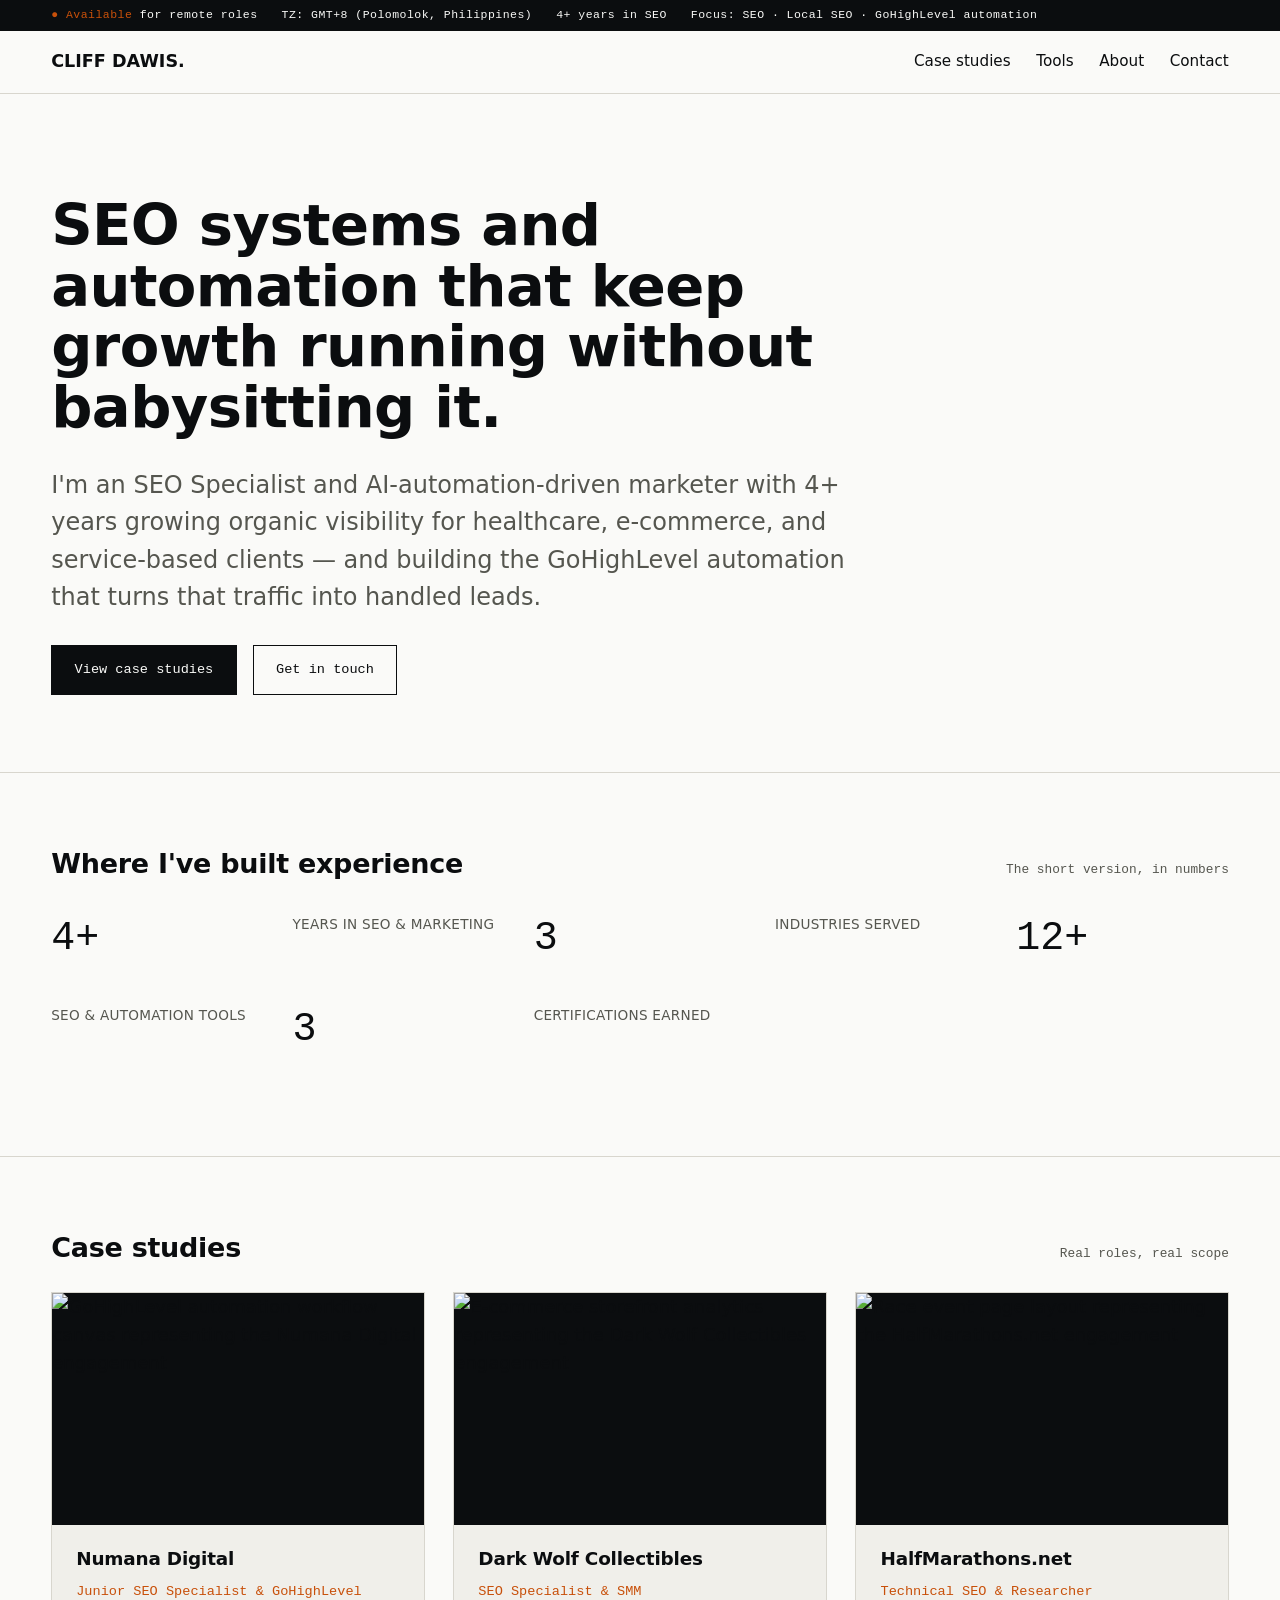
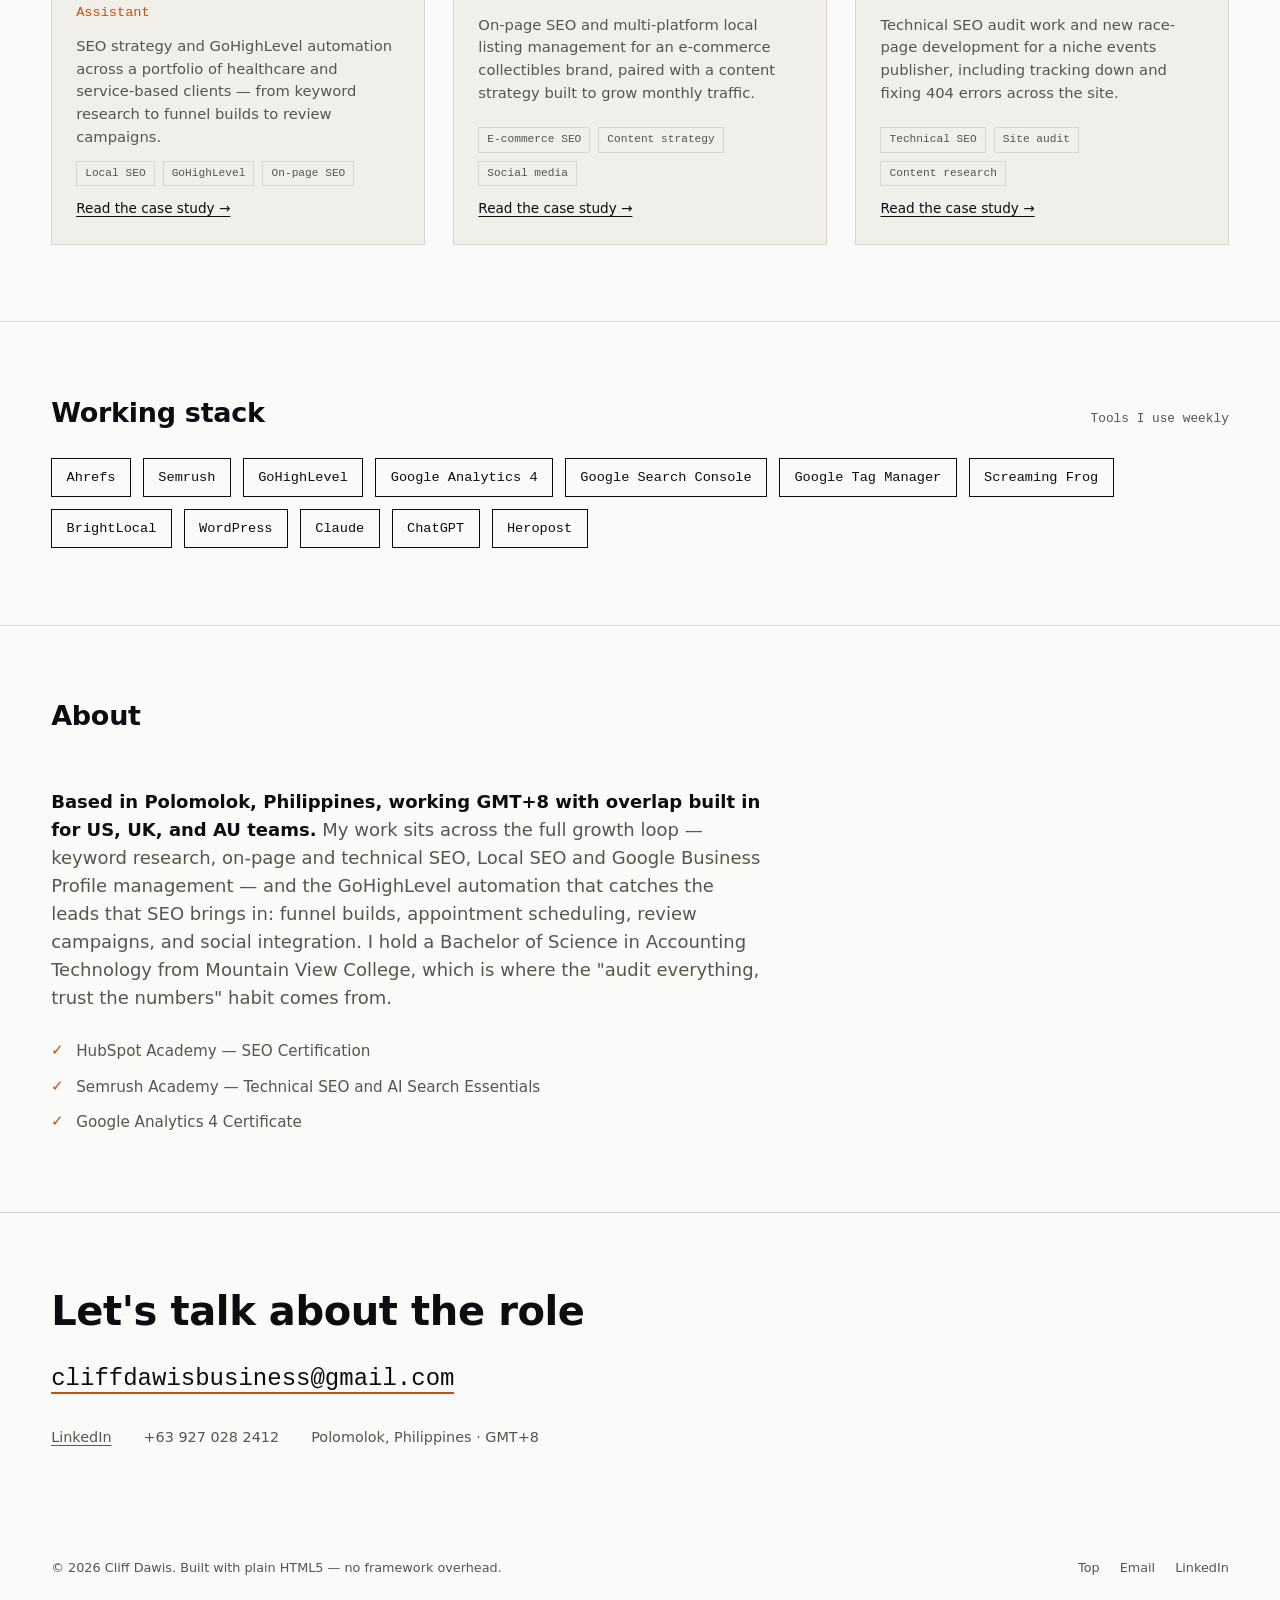
==== index.html @ 208c9663 "Initial portfolio upload" ====
<!DOCTYPE html>
<html lang="en">
<head>
<meta charset="UTF-8">
<meta name="viewport" content="width=device-width, initial-scale=1.0">
<title>Cliff Dawis — SEO Specialist &amp; GoHighLevel Automation</title>
<meta name="description" content="Cliff Dawis is an SEO Specialist and AI-automation-driven marketer helping healthcare, e-commerce, and service-based clients grow organic visibility and streamline operations with GoHighLevel.">
<link rel="stylesheet" href="style.css">
</head>
<body>

<header class="site-head">
  <p class="status-line">
    <span><em>Available</em> for remote roles</span>
    <span>TZ: GMT+8 (Polomolok, Philippines)</span>
    <span>4+ years in SEO</span>
    <span>Focus: SEO &middot; Local SEO &middot; GoHighLevel automation</span>
  </p>

  <nav class="primary-nav" aria-label="Primary">
    <a class="brand" href="index.html">CLIFF DAWIS<span aria-hidden="true">.</span></a>
    <ul>
      <li><a href="#projects">Case studies</a></li>
      <li><a href="#stack">Tools</a></li>
      <li><a href="#about">About</a></li>
      <li><a href="#contact">Contact</a></li>
    </ul>
  </nav>
</header>

<main>

  <section id="hero" aria-labelledby="hero-heading">
    <h1 id="hero-heading">SEO systems and automation that keep growth running without babysitting it.</h1>
    <p class="lede">I'm an SEO Specialist and AI-automation-driven marketer with 4+ years growing organic visibility for healthcare, e-commerce, and service-based clients — and building the GoHighLevel automation that turns that traffic into handled leads.</p>
    <p class="actions">
      <a class="primary" href="#projects">View case studies</a>
      <a class="secondary" href="#contact">Get in touch</a>
    </p>
  </section>

  <section id="results" aria-labelledby="results-heading">
    <header class="section-head">
      <h2 id="results-heading">Where I've built experience</h2>
      <p>The short version, in numbers</p>
    </header>
    <dl class="metric-grid">
      <div>
        <dt>4+</dt>
        <dd>Years in SEO &amp; marketing</dd>
      </div>
      <div>
        <dt>3</dt>
        <dd>Industries served</dd>
      </div>
      <div>
        <dt>12+</dt>
        <dd>SEO &amp; automation tools</dd>
      </div>
      <div>
        <dt>3</dt>
        <dd>Certifications earned</dd>
      </div>
    </dl>
  </section>

  <section id="projects" aria-labelledby="projects-heading">
    <header class="section-head">
      <h2 id="projects-heading">Case studies</h2>
      <p>Real roles, real scope</p>
    </header>

    <div class="project-grid">

      <article class="project">
        <figure>
          <img src="assets/case-numana.jpg" width="640" height="400"
               loading="lazy" decoding="async"
               alt="GoHighLevel automation workflow canvas representing the Numana Digital engagement">
        </figure>
        <div class="body">
          <h3>Numana Digital</h3>
          <p class="result">Junior SEO Specialist &amp; GoHighLevel Assistant</p>
          <p class="desc">SEO strategy and GoHighLevel automation across a portfolio of healthcare and service-based clients — from keyword research to funnel builds to review campaigns.</p>
          <ul class="tags">
            <li>Local SEO</li>
            <li>GoHighLevel</li>
            <li>On-page SEO</li>
          </ul>
          <a class="case-link" href="case-numana.html">Read the case study →</a>
        </div>
      </article>

      <article class="project">
        <figure>
          <img src="assets/case-darkwolf.jpg" width="640" height="400"
               loading="lazy" decoding="async"
               alt="E-commerce storefront analytics representing the Dark Wolf Collectibles engagement">
        </figure>
        <div class="body">
          <h3>Dark Wolf Collectibles</h3>
          <p class="result">SEO Specialist &amp; SMM</p>
          <p class="desc">On-page SEO and multi-platform local listing management for an e-commerce collectibles brand, paired with a content strategy built to grow monthly traffic.</p>
          <ul class="tags">
            <li>E-commerce SEO</li>
            <li>Content strategy</li>
            <li>Social media</li>
          </ul>
          <a class="case-link" href="case-darkwolf.html">Read the case study →</a>
        </div>
      </article>

      <article class="project">
        <figure>
          <img src="assets/case-halfmarathons.jpg" width="640" height="400"
               loading="lazy" decoding="async"
               alt="Race event page layout representing the HalfMarathons.net engagement">
        </figure>
        <div class="body">
          <h3>HalfMarathons.net</h3>
          <p class="result">Technical SEO &amp; Researcher</p>
          <p class="desc">Technical SEO audit work and new race-page development for a niche events publisher, including tracking down and fixing 404 errors across the site.</p>
          <ul class="tags">
            <li>Technical SEO</li>
            <li>Site audit</li>
            <li>Content research</li>
          </ul>
          <a class="case-link" href="case-halfmarathons.html">Read the case study →</a>
        </div>
      </article>

    </div>
  </section>

  <section id="stack" aria-labelledby="stack-heading">
    <header class="section-head">
      <h2 id="stack-heading">Working stack</h2>
      <p>Tools I use weekly</p>
    </header>
    <ul class="stack-list">
      <li>Ahrefs</li>
      <li>Semrush</li>
      <li>GoHighLevel</li>
      <li>Google Analytics 4</li>
      <li>Google Search Console</li>
      <li>Google Tag Manager</li>
      <li>Screaming Frog</li>
      <li>BrightLocal</li>
      <li>WordPress</li>
      <li>Claude</li>
      <li>ChatGPT</li>
      <li>Heropost</li>
    </ul>
  </section>

  <section id="about" aria-labelledby="about-heading">
    <header class="section-head">
      <h2 id="about-heading">About</h2>
    </header>
    <p><strong>Based in Polomolok, Philippines, working GMT+8 with overlap built in for US, UK, and AU teams.</strong> My work sits across the full growth loop — keyword research, on-page and technical SEO, Local SEO and Google Business Profile management — and the GoHighLevel automation that catches the leads that SEO brings in: funnel builds, appointment scheduling, review campaigns, and social integration. I hold a Bachelor of Science in Accounting Technology from Mountain View College, which is where the "audit everything, trust the numbers" habit comes from.</p>

    <ul class="cert-list" aria-label="Certifications">
      <li>HubSpot Academy — SEO Certification</li>
      <li>Semrush Academy — Technical SEO and AI Search Essentials</li>
      <li>Google Analytics 4 Certificate</li>
    </ul>
  </section>

  <section id="contact" aria-labelledby="contact-heading">
    <header class="section-head">
      <h2 id="contact-heading">Let's talk about the role</h2>
    </header>
    <a class="mail-link" href="mailto:cliffdawisbusiness@gmail.com">cliffdawisbusiness@gmail.com</a>
    <address class="contact-meta">
      <span><a href="https://www.linkedin.com/in/cliff-dawis-8b24831b6/" target="_blank" rel="noopener">LinkedIn</a></span>
      <span>+63 927 028 2412</span>
      <span>Polomolok, Philippines · GMT+8</span>
    </address>
  </section>

</main>

<footer class="site-foot">
  <p>&copy; <span id="year">2026</span> Cliff Dawis. Built with plain HTML5 — no framework overhead.</p>
  <nav aria-label="Footer">
    <ul>
      <li><a href="#hero">Top</a></li>
      <li><a href="mailto:cliffdawisbusiness@gmail.com">Email</a></li>
      <li><a href="https://www.linkedin.com/in/cliff-dawis-8b24831b6/" target="_blank" rel="noopener">LinkedIn</a></li>
    </ul>
  </nav>
</footer>

<script>
  document.getElementById('year').textContent = new Date().getFullYear();
</script>

</body>
</html>
---- style.css ----
/* ============================================================
   Token system: "Live System" — grounded in the SEO/automation
   dashboards Cliff builds daily. High-contrast, zero web-fonts.
   ============================================================ */
:root{
  --ink:        #0B0D0F;
  --paper:      #FAFAF8;
  --panel:      #F0EFEA;
  --line:       #D8D6CE;
  --muted:      #55564F;
  --signal:     #C8500A;

  --font-display: "Space Grotesk", "Avenir Next", system-ui, -apple-system, "Segoe UI", sans-serif;
  --font-body: "IBM Plex Sans", system-ui, -apple-system, "Segoe UI", Roboto, sans-serif;
  --font-mono: "IBM Plex Mono", ui-monospace, SFMono-Regular, Menlo, Consolas, monospace;

  --step-0: clamp(1rem, 0.95rem + 0.25vw, 1.125rem);
  --step-1: clamp(1.25rem, 1.15rem + 0.5vw, 1.5rem);
  --step-2: clamp(1.75rem, 1.5rem + 1.25vw, 2.5rem);
  --step-3: clamp(2.25rem, 1.8rem + 2.25vw, 4rem);

  --gap: clamp(1.25rem, 1rem + 1vw, 2.5rem);
  --edge: clamp(1.25rem, 4vw, 4rem);
}

*{ box-sizing: border-box; }
html{ background: var(--paper); color-scheme: light; scroll-behavior: smooth; }
body{
  margin: 0;
  background: var(--paper);
  color: var(--ink);
  font-family: var(--font-body);
  font-size: var(--step-0);
  line-height: 1.55;
  -webkit-font-smoothing: antialiased;
}
img, svg{ display:block; max-width:100%; }
h1,h2,h3{ font-family: var(--font-display); line-height: 1.05; letter-spacing: -0.01em; margin: 0; }
p{ margin: 0; }
a{ color: inherit; }
ul{ margin:0; padding:0; list-style:none; }

a:focus-visible, button:focus-visible{ outline: 3px solid var(--signal); outline-offset: 3px; }

/* ---- Header / status strip ---- */
header.site-head{ border-bottom: 1px solid var(--line); background: var(--paper); position: sticky; top: 0; z-index: 10; }
header.site-head > p.status-line{
  margin: 0; padding: 0.4rem var(--edge); background: var(--ink); color: var(--paper);
  font-family: var(--font-mono); font-size: 0.72rem; letter-spacing: 0.04em;
  display: flex; gap: 1.5rem; overflow-x: auto; white-space: nowrap;
}
header.site-head > p.status-line em{ font-style: normal; color: var(--signal); }
header.site-head > p.status-line em::before{ content: "● "; }

nav.primary-nav{ display: flex; align-items: center; justify-content: space-between; padding: 1.1rem var(--edge); gap: 1rem; }
nav.primary-nav a.brand{ font-family: var(--font-display); font-weight: 700; font-size: 1.1rem; text-decoration: none; }
nav.primary-nav ul{ display: flex; gap: clamp(1rem, 2vw, 2rem); font-size: 0.95rem; }
nav.primary-nav a{ text-decoration: none; }
nav.primary-nav a:hover{ color: var(--signal); }

/* ---- Main / sections ---- */
main{ display: block; }
section{ padding: clamp(3rem, 6vw, 6rem) var(--edge); border-bottom: 1px solid var(--line); }
section > header.section-head{
  display:flex; align-items: baseline; justify-content: space-between; gap: 1rem;
  margin-bottom: var(--gap); border: none; background: none; position: static;
}
section > header.section-head p{ font-family: var(--font-mono); font-size: 0.8rem; color: var(--muted); }

/* ---- Hero ---- */
section#hero{ padding-top: clamp(3rem, 8vw, 7rem); display: grid; gap: var(--gap); }
section#hero h1{ font-size: var(--step-3); max-width: 20ch; }
section#hero p.lede{ font-size: var(--step-1); color: var(--muted); max-width: 52ch; }
section#hero .actions{ display: flex; gap: 1rem; flex-wrap: wrap; }
section#hero .actions a{ font-family: var(--font-mono); font-size: 0.85rem; text-decoration: none; padding: 0.85rem 1.4rem; border: 1px solid var(--ink); }
section#hero .actions a.primary{ background: var(--ink); color: var(--paper); }
section#hero .actions a.primary:hover{ background: var(--signal); border-color: var(--signal); }
section#hero .actions a.secondary:hover{ border-color: var(--signal); color: var(--signal); }

/* ---- Credential strip (real, countable facts — not invented growth stats) ---- */
dl.metric-grid{ display: grid; grid-template-columns: repeat(auto-fit, minmax(11rem, 1fr)); gap: var(--gap); }
dl.metric-grid div{ display:contents; }
dl.metric-grid dt{ font-family: var(--font-mono); font-size: var(--step-2); color: var(--ink); }
dl.metric-grid dd{ margin: 0.35rem 0 0; font-size: 0.85rem; color: var(--muted); letter-spacing: 0.02em; text-transform: uppercase; }

/* ---- Projects ---- */
.project-grid{ display: grid; grid-template-columns: repeat(auto-fit, minmax(19rem, 1fr)); gap: var(--gap); }
article.project{ background: var(--panel); border: 1px solid var(--line); display: flex; flex-direction: column; }
article.project figure{ margin: 0; aspect-ratio: 16/10; background: var(--ink); overflow: hidden; }
article.project figure img{ width: 100%; height: 100%; object-fit: cover; }
article.project .body{ padding: 1.5rem; display: flex; flex-direction: column; gap: 0.75rem; flex: 1; }
article.project h3{ font-size: 1.15rem; }
article.project p.result{ font-family: var(--font-mono); font-size: 0.85rem; color: var(--signal); }
article.project p.desc{ color: var(--muted); font-size: 0.92rem; }
article.project ul.tags{ display: flex; flex-wrap: wrap; gap: 0.5rem; margin-top: auto; }
article.project ul.tags li{ font-family: var(--font-mono); font-size: 0.7rem; border: 1px solid var(--line); padding: 0.2rem 0.5rem; color: var(--muted); }
article.project a.case-link{ font-size: 0.85rem; text-decoration: underline; text-underline-offset: 3px; }
article.project a.case-link:hover{ color: var(--signal); }

/* ---- Stack ---- */
ul.stack-list{ display: flex; flex-wrap: wrap; gap: 0.75rem; }
ul.stack-list li{ font-family: var(--font-mono); font-size: 0.85rem; border: 1px solid var(--ink); padding: 0.5rem 0.9rem; }

/* ---- About ---- */
section#about{ display: grid; grid-template-columns: minmax(0,1fr); gap: var(--gap); }
section#about p{ max-width: 62ch; color: var(--muted); }
section#about p strong{ color: var(--ink); }

/* ---- Certifications ---- */
ul.cert-list{ display: grid; gap: 0.75rem; max-width: 48ch; }
ul.cert-list li{ display: flex; gap: 0.75rem; font-size: 0.95rem; color: var(--muted); }
ul.cert-list li::before{ content: "✓"; color: var(--signal); font-family: var(--font-mono); flex-shrink: 0; }

/* ---- Contact ---- */
section#contact{ border-bottom: none; }
section#contact h2{ font-size: var(--step-2); max-width: 22ch; }
section#contact a.mail-link{ font-family: var(--font-mono); font-size: var(--step-1); text-decoration: none; border-bottom: 2px solid var(--signal); word-break: break-all; }
address.contact-meta{ font-style: normal; margin-top: var(--gap); display: flex; gap: 2rem; flex-wrap: wrap; font-size: 0.9rem; color: var(--muted); }
address.contact-meta a{ text-decoration: underline; text-underline-offset: 3px; }
address.contact-meta a:hover{ color: var(--signal); }

/* ---- Footer ---- */
footer.site-foot{ padding: 2rem var(--edge); display: flex; justify-content: space-between; align-items: center; flex-wrap: wrap; gap: 1rem; font-size: 0.8rem; color: var(--muted); }
footer.site-foot nav ul{ display: flex; gap: 1.25rem; }
footer.site-foot a{ text-decoration: none; }
footer.site-foot a:hover{ color: var(--signal); }

/* ============================================================
   Case-study article pages
   ============================================================ */
nav.breadcrumb{ padding: 1.5rem var(--edge) 0; font-family: var(--font-mono); font-size: 0.8rem; color: var(--muted); }
nav.breadcrumb a{ text-decoration: underline; text-underline-offset: 3px; }
nav.breadcrumb a:hover{ color: var(--signal); }

article.case-study{ padding: 2rem var(--edge) 4rem; max-width: 68ch; margin: 0 auto; }
article.case-study > header{ margin-bottom: var(--gap); }
article.case-study h1{ font-size: var(--step-2); max-width: none; }
article.case-study p.role-line{ font-family: var(--font-mono); font-size: 0.9rem; color: var(--signal); margin-top: 0.75rem; }

dl.case-meta{ display: grid; grid-template-columns: repeat(auto-fit, minmax(9rem, 1fr)); gap: 1rem 1.5rem; margin: var(--gap) 0; padding: 1.5rem; background: var(--panel); border: 1px solid var(--line); }
dl.case-meta div{ display:contents; }
dl.case-meta dt{ font-family: var(--font-mono); font-size: 0.7rem; text-transform: uppercase; letter-spacing: 0.04em; color: var(--muted); }
dl.case-meta dd{ margin: 0.25rem 0 0; font-size: 0.95rem; }

article.case-study section{ padding: 2rem 0; border-bottom: 1px solid var(--line); }
article.case-study section:last-of-type{ border-bottom: none; }
article.case-study h2{ font-size: 1.3rem; margin-bottom: 1rem; }
article.case-study p{ color: var(--muted); }
article.case-study ul.action-list{ display: grid; gap: 0.75rem; }
article.case-study ul.action-list li{ display: flex; gap: 0.75rem; color: var(--ink); }
article.case-study ul.action-list li::before{ content: "→"; color: var(--signal); flex-shrink: 0; }
article.case-study ul.tags{ display: flex; flex-wrap: wrap; gap: 0.5rem; }
article.case-study ul.tags li{ font-family: var(--font-mono); font-size: 0.75rem; border: 1px solid var(--line); padding: 0.3rem 0.6rem; color: var(--muted); }

a.back-link{ display: inline-block; margin-top: 1rem; font-family: var(--font-mono); font-size: 0.85rem; text-decoration: none; padding: 0.85rem 1.4rem; border: 1px solid var(--ink); }
a.back-link:hover{ background: var(--signal); border-color: var(--signal); color: var(--paper); }

@media (max-width: 640px){
  nav.primary-nav ul{ gap: 1rem; font-size: 0.85rem; }
  header.site-head > p.status-line{ font-size: 0.65rem; }
}
@media (prefers-reduced-motion: reduce){ *{ scroll-behavior: auto !important; } }
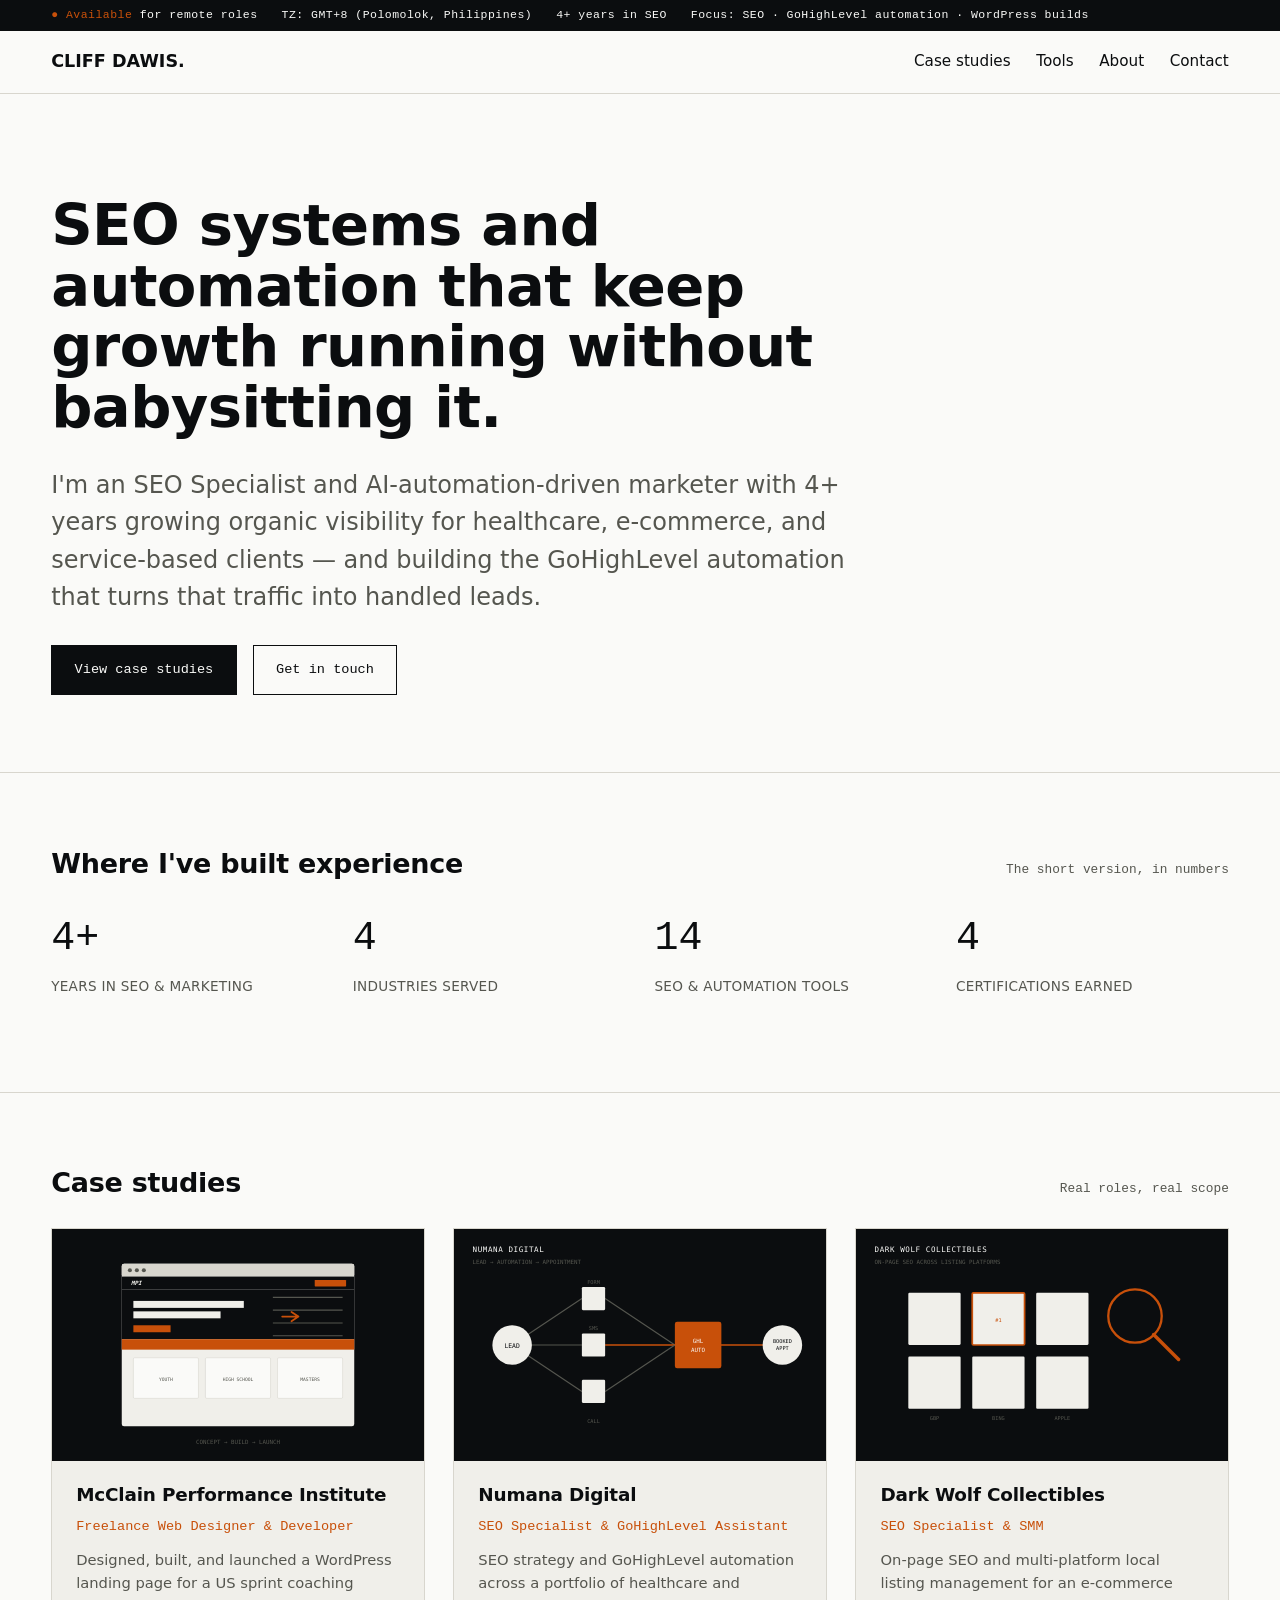
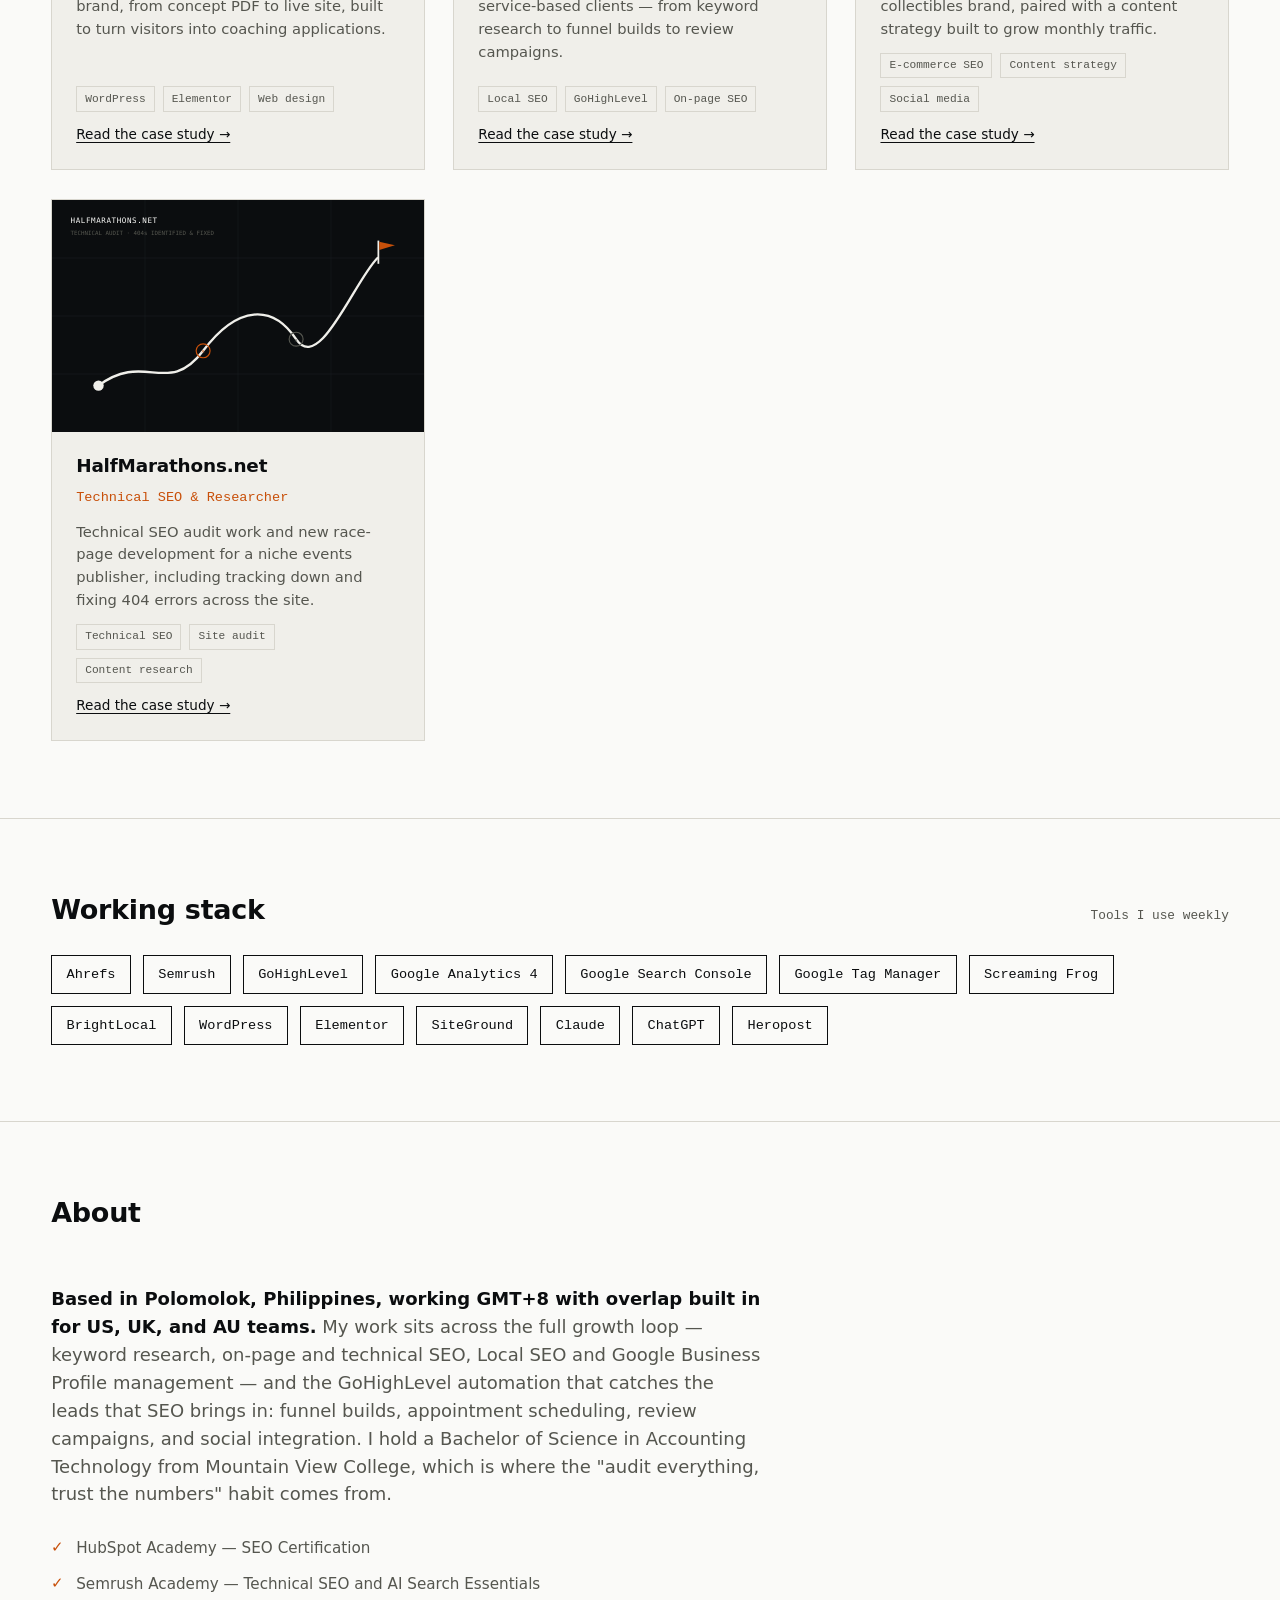
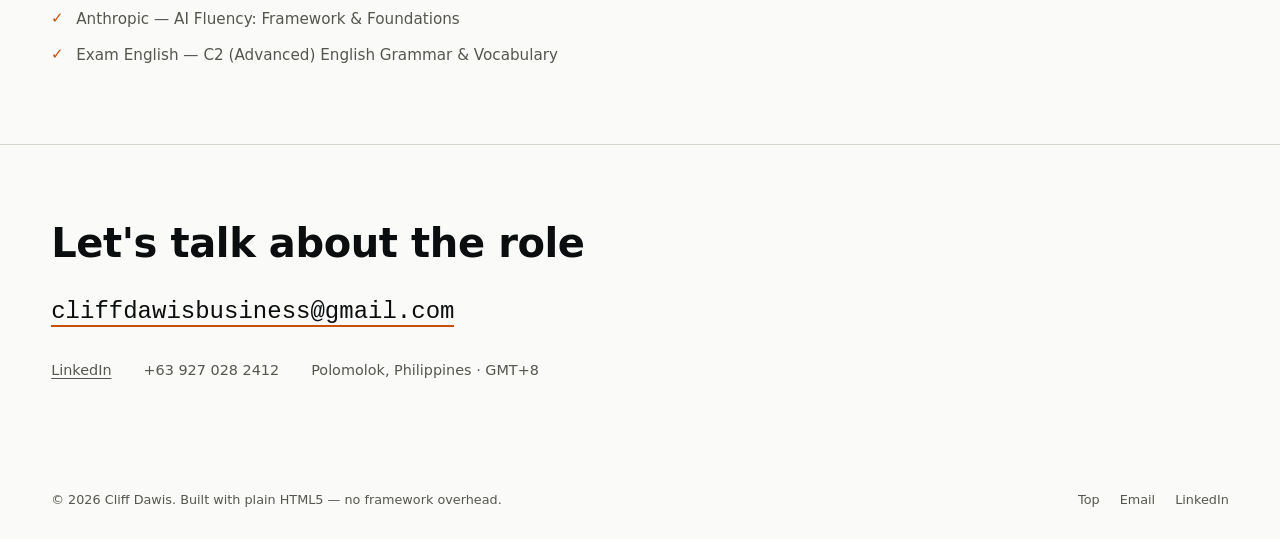
==== commit 23bac19a: "Add MPI case study" ====
--- a/index.html
+++ b/index.html
@@ -14,7 +14,7 @@
     <span><em>Available</em> for remote roles</span>
     <span>TZ: GMT+8 (Polomolok, Philippines)</span>
     <span>4+ years in SEO</span>
-    <span>Focus: SEO &middot; Local SEO &middot; GoHighLevel automation</span>
+    <span>Focus: SEO &middot; GoHighLevel automation &middot; WordPress builds</span>
   </p>
 
   <nav class="primary-nav" aria-label="Primary">
@@ -50,15 +50,15 @@
         <dd>Years in SEO &amp; marketing</dd>
       </div>
       <div>
-        <dt>3</dt>
+        <dt>4</dt>
         <dd>Industries served</dd>
       </div>
       <div>
-        <dt>12+</dt>
+        <dt>14</dt>
         <dd>SEO &amp; automation tools</dd>
       </div>
       <div>
-        <dt>3</dt>
+        <dt>4</dt>
         <dd>Certifications earned</dd>
       </div>
     </dl>
@@ -74,13 +74,32 @@
 
       <article class="project">
         <figure>
-          <img src="assets/case-numana.jpg" width="640" height="400"
+          <img src="assets/case-mpi.svg" width="640" height="400"
+               loading="lazy" decoding="async"
+               alt="Landing page wireframe representing the McClain Performance Institute website build">
+        </figure>
+        <div class="body">
+          <h3>McClain Performance Institute</h3>
+          <p class="result">Freelance Web Designer &amp; Developer</p>
+          <p class="desc">Designed, built, and launched a WordPress landing page for a US sprint coaching brand, from concept PDF to live site, built to turn visitors into coaching applications.</p>
+          <ul class="tags">
+            <li>WordPress</li>
+            <li>Elementor</li>
+            <li>Web design</li>
+          </ul>
+          <a class="case-link" href="case-mpi.html">Read the case study →</a>
+        </div>
+      </article>
+
+      <article class="project">
+        <figure>
+          <img src="assets/case-numana.svg" width="640" height="400"
                loading="lazy" decoding="async"
                alt="GoHighLevel automation workflow canvas representing the Numana Digital engagement">
         </figure>
         <div class="body">
           <h3>Numana Digital</h3>
-          <p class="result">Junior SEO Specialist &amp; GoHighLevel Assistant</p>
+          <p class="result">SEO Specialist &amp; GoHighLevel Assistant</p>
           <p class="desc">SEO strategy and GoHighLevel automation across a portfolio of healthcare and service-based clients — from keyword research to funnel builds to review campaigns.</p>
           <ul class="tags">
             <li>Local SEO</li>
@@ -93,7 +112,7 @@
 
       <article class="project">
         <figure>
-          <img src="assets/case-darkwolf.jpg" width="640" height="400"
+          <img src="assets/case-darkwolf.svg" width="640" height="400"
                loading="lazy" decoding="async"
                alt="E-commerce storefront analytics representing the Dark Wolf Collectibles engagement">
         </figure>
@@ -112,7 +131,7 @@
 
       <article class="project">
         <figure>
-          <img src="assets/case-halfmarathons.jpg" width="640" height="400"
+          <img src="assets/case-halfmarathons.svg" width="640" height="400"
                loading="lazy" decoding="async"
                alt="Race event page layout representing the HalfMarathons.net engagement">
         </figure>
@@ -147,6 +166,8 @@
       <li>Screaming Frog</li>
       <li>BrightLocal</li>
       <li>WordPress</li>
+      <li>Elementor</li>
+      <li>SiteGround</li>
       <li>Claude</li>
       <li>ChatGPT</li>
       <li>Heropost</li>
@@ -162,7 +183,8 @@
     <ul class="cert-list" aria-label="Certifications">
       <li>HubSpot Academy — SEO Certification</li>
       <li>Semrush Academy — Technical SEO and AI Search Essentials</li>
-      <li>Google Analytics 4 Certificate</li>
+      <li>Anthropic — AI Fluency: Framework &amp; Foundations</li>
+      <li>Exam English — C2 (Advanced) English Grammar &amp; Vocabulary</li>
     </ul>
   </section>
 
--- a/style.css
+++ b/style.css
@@ -79,7 +79,7 @@
 
 /* ---- Credential strip (real, countable facts — not invented growth stats) ---- */
 dl.metric-grid{ display: grid; grid-template-columns: repeat(auto-fit, minmax(11rem, 1fr)); gap: var(--gap); }
-dl.metric-grid div{ display:contents; }
+dl.metric-grid div{ display:block; }
 dl.metric-grid dt{ font-family: var(--font-mono); font-size: var(--step-2); color: var(--ink); }
 dl.metric-grid dd{ margin: 0.35rem 0 0; font-size: 0.85rem; color: var(--muted); letter-spacing: 0.02em; text-transform: uppercase; }
 
@@ -138,7 +138,7 @@
 article.case-study p.role-line{ font-family: var(--font-mono); font-size: 0.9rem; color: var(--signal); margin-top: 0.75rem; }
 
 dl.case-meta{ display: grid; grid-template-columns: repeat(auto-fit, minmax(9rem, 1fr)); gap: 1rem 1.5rem; margin: var(--gap) 0; padding: 1.5rem; background: var(--panel); border: 1px solid var(--line); }
-dl.case-meta div{ display:contents; }
+dl.case-meta div{ display:block; }
 dl.case-meta dt{ font-family: var(--font-mono); font-size: 0.7rem; text-transform: uppercase; letter-spacing: 0.04em; color: var(--muted); }
 dl.case-meta dd{ margin: 0.25rem 0 0; font-size: 0.95rem; }
 
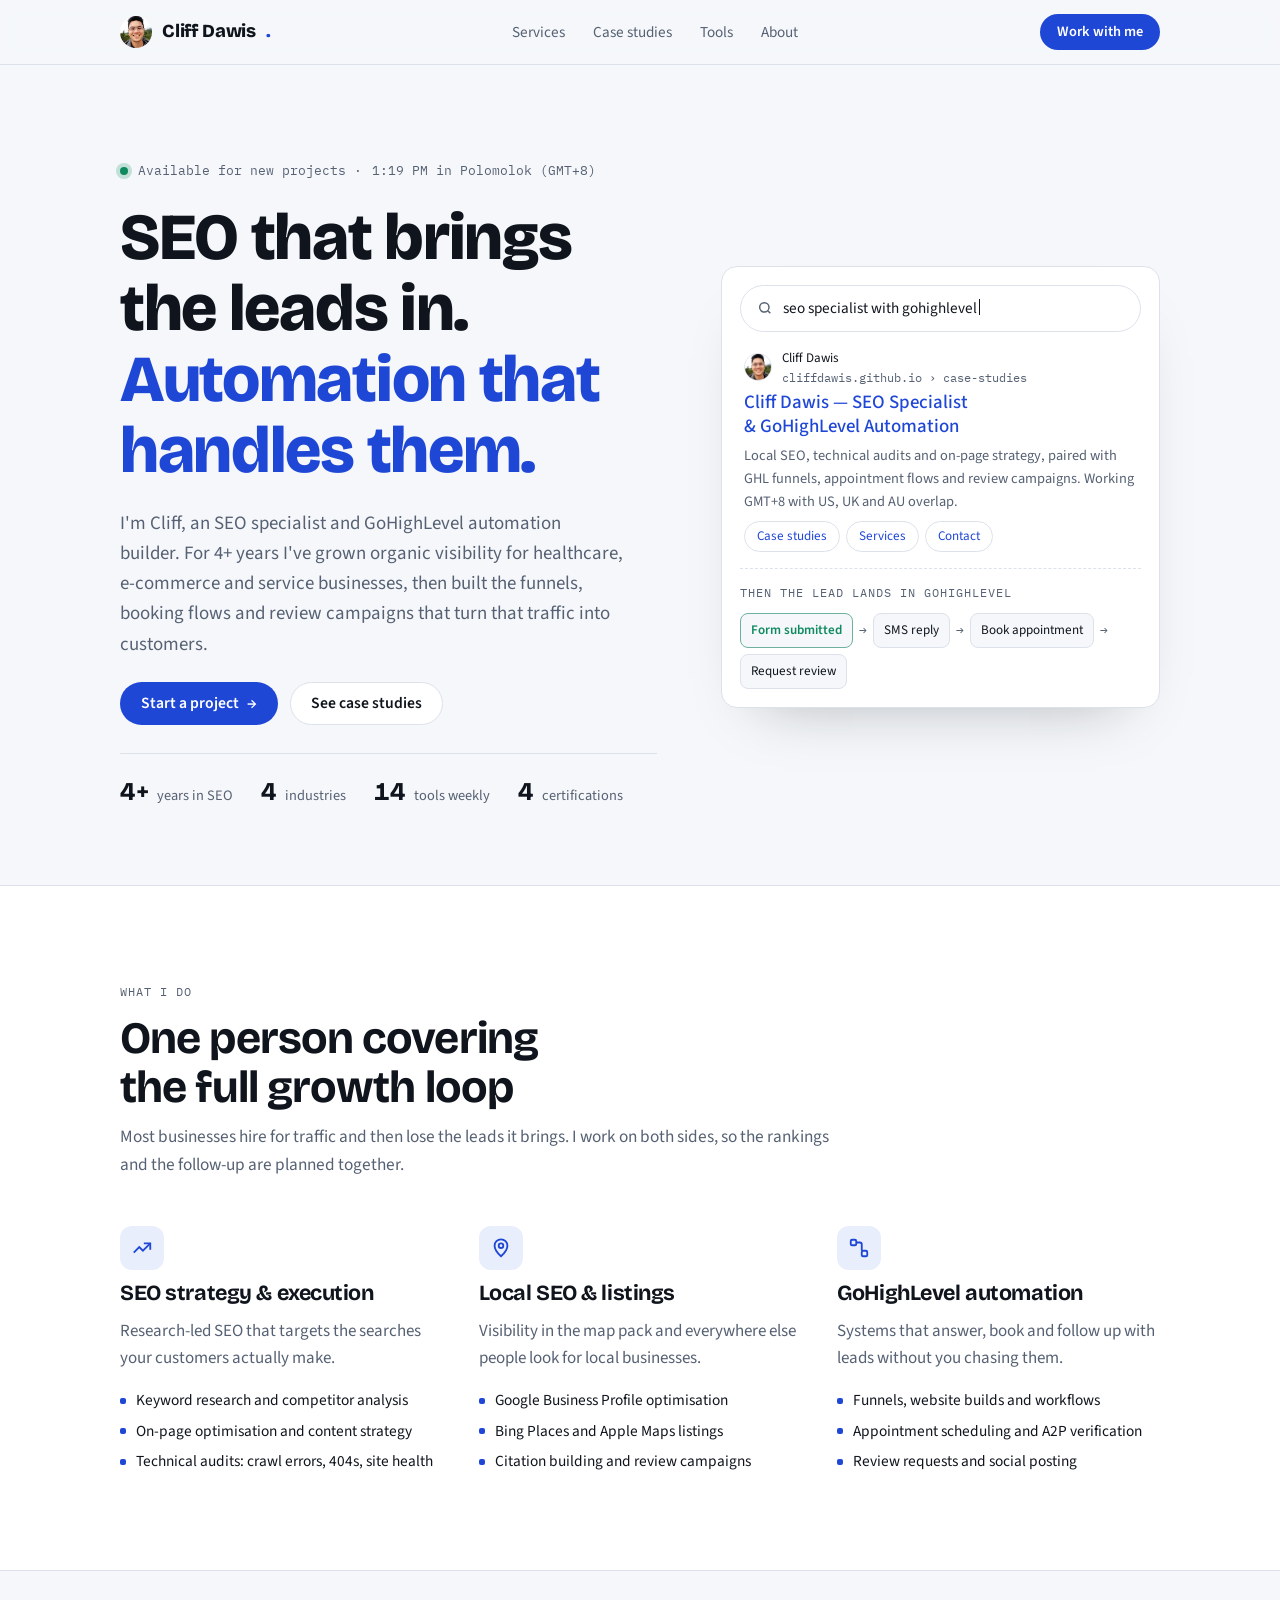
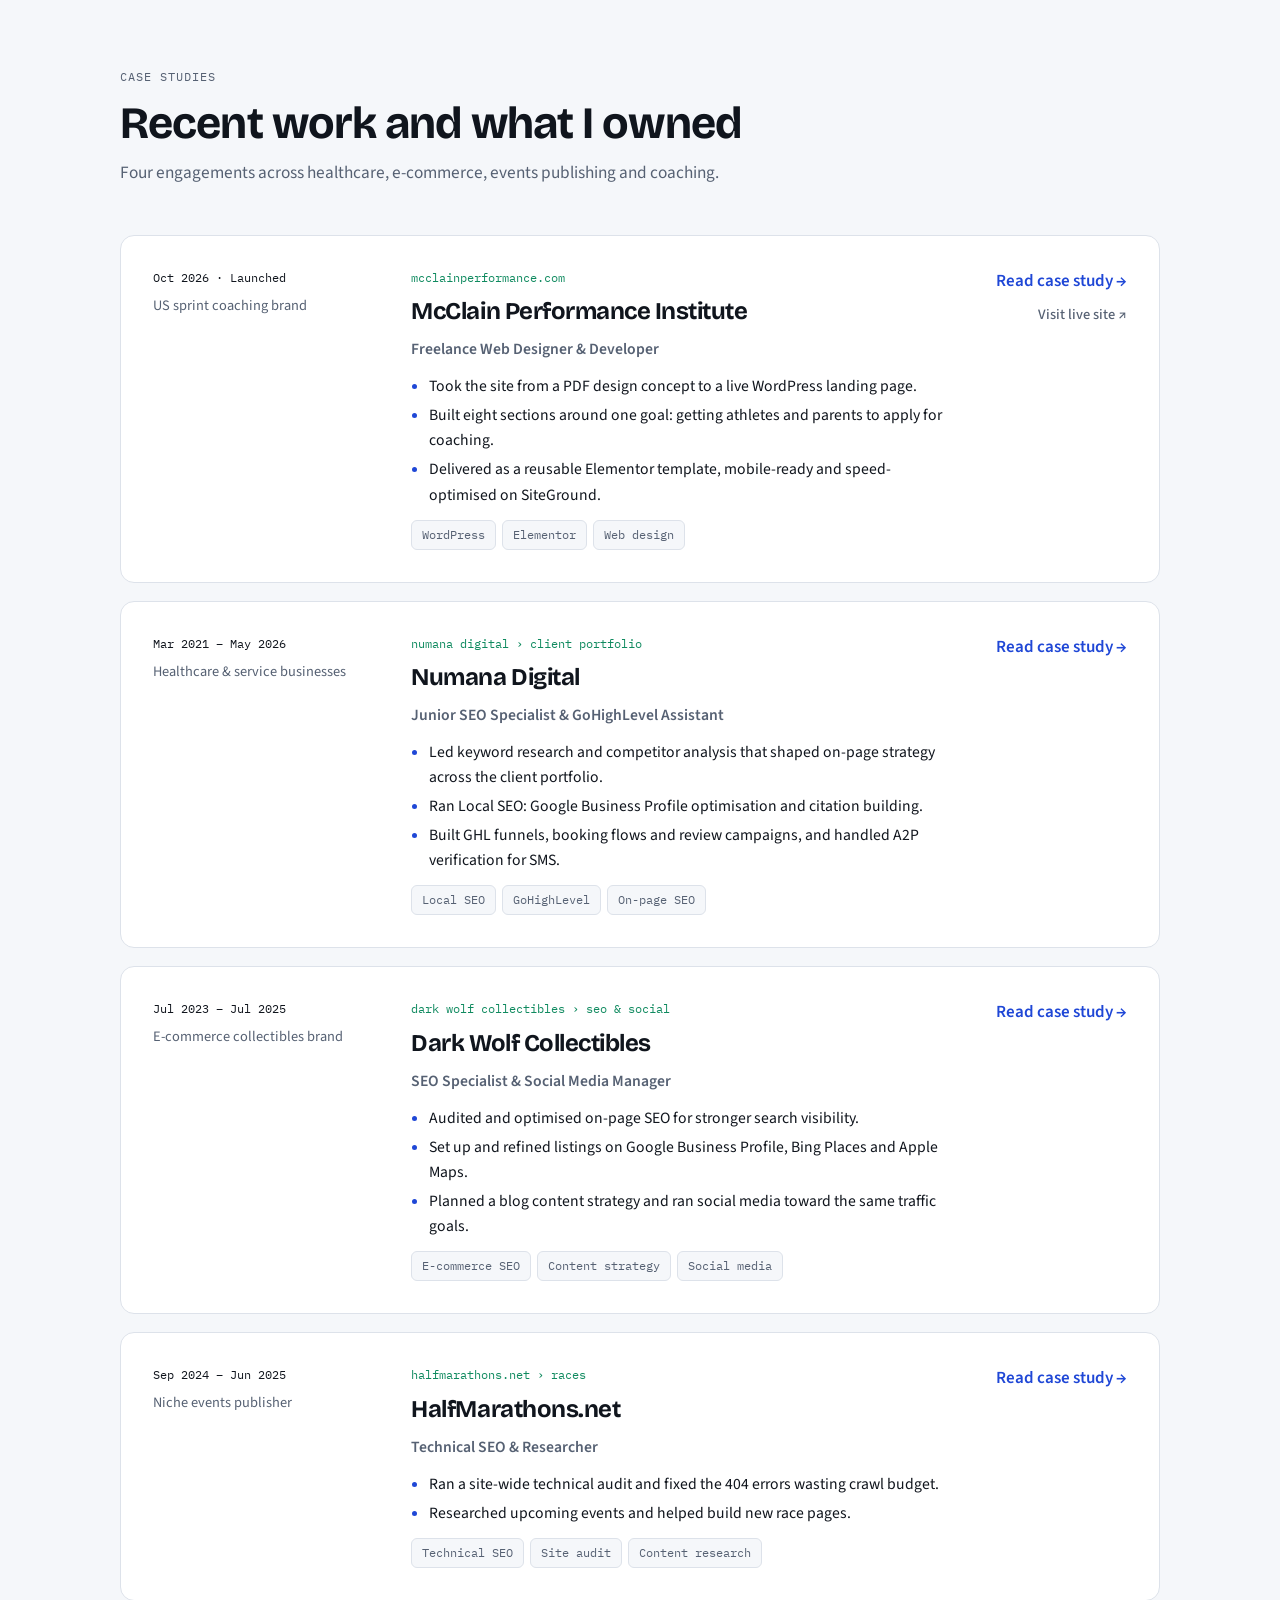
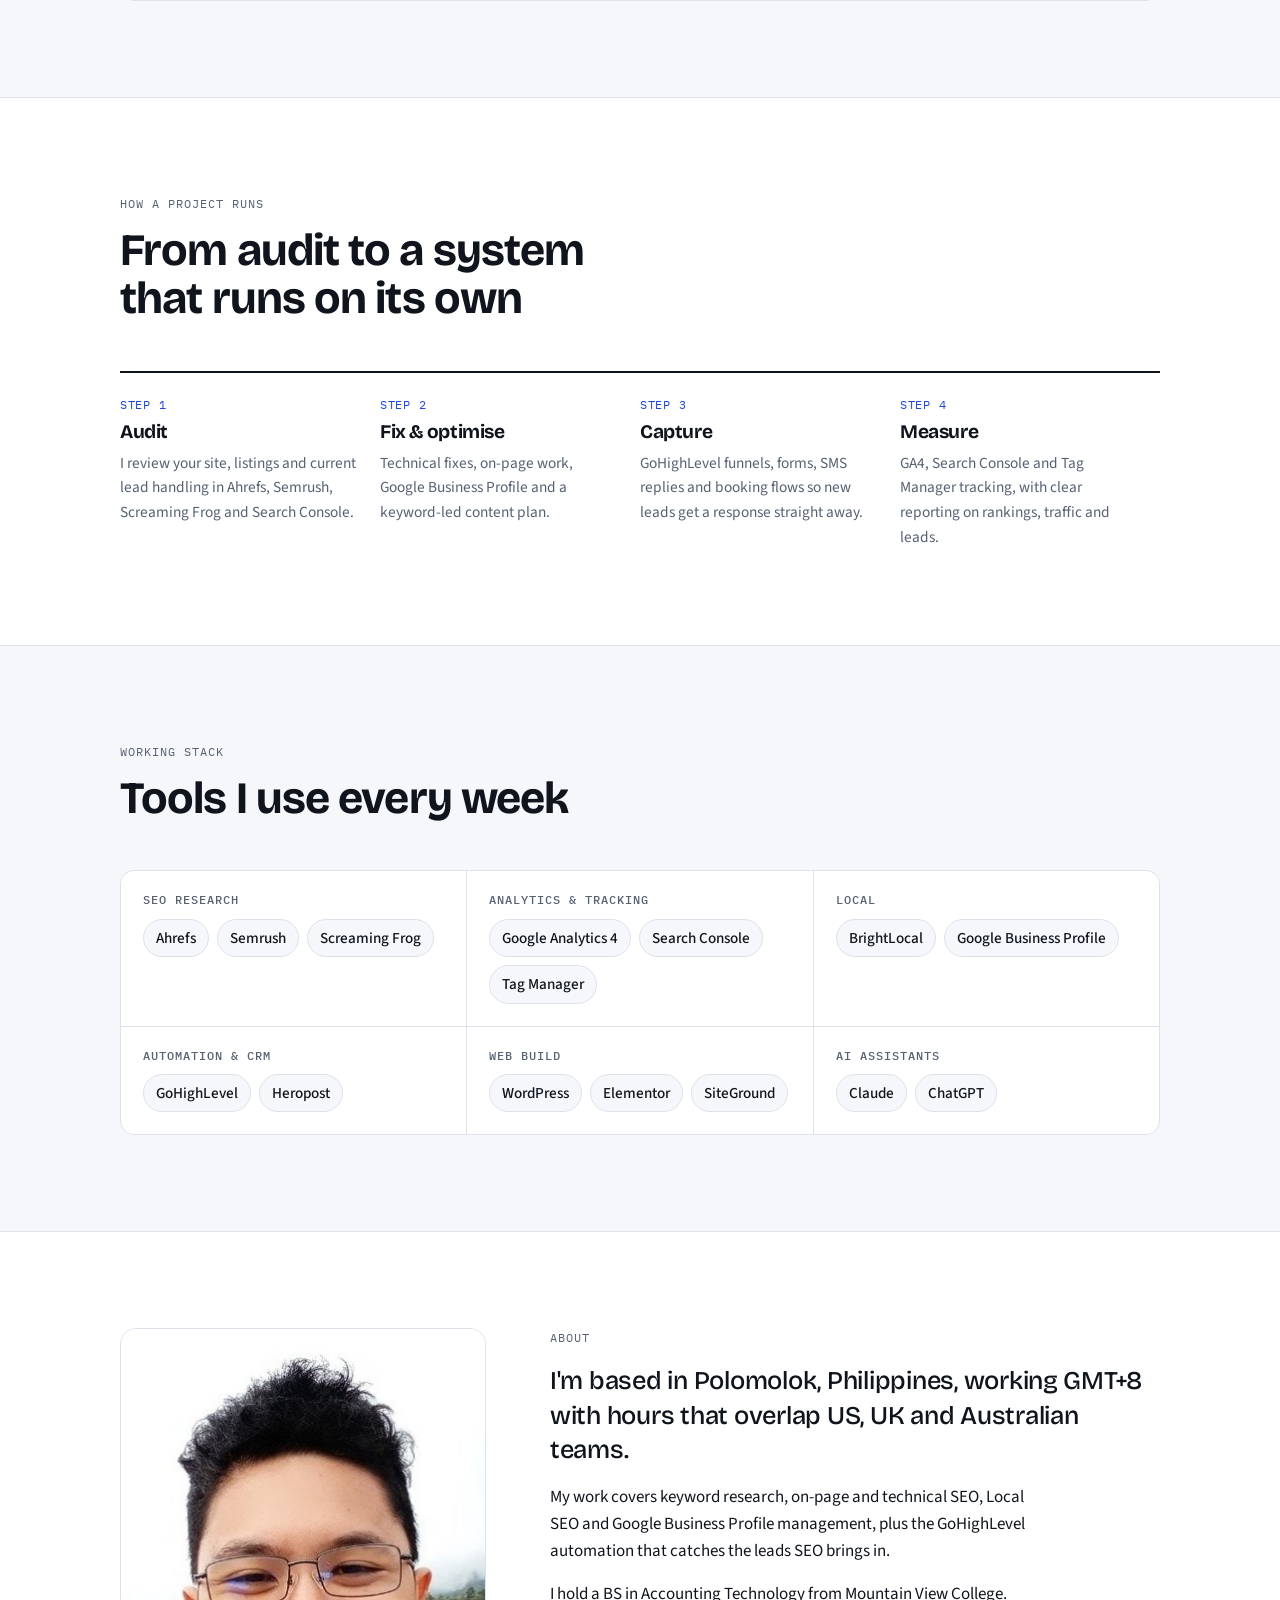
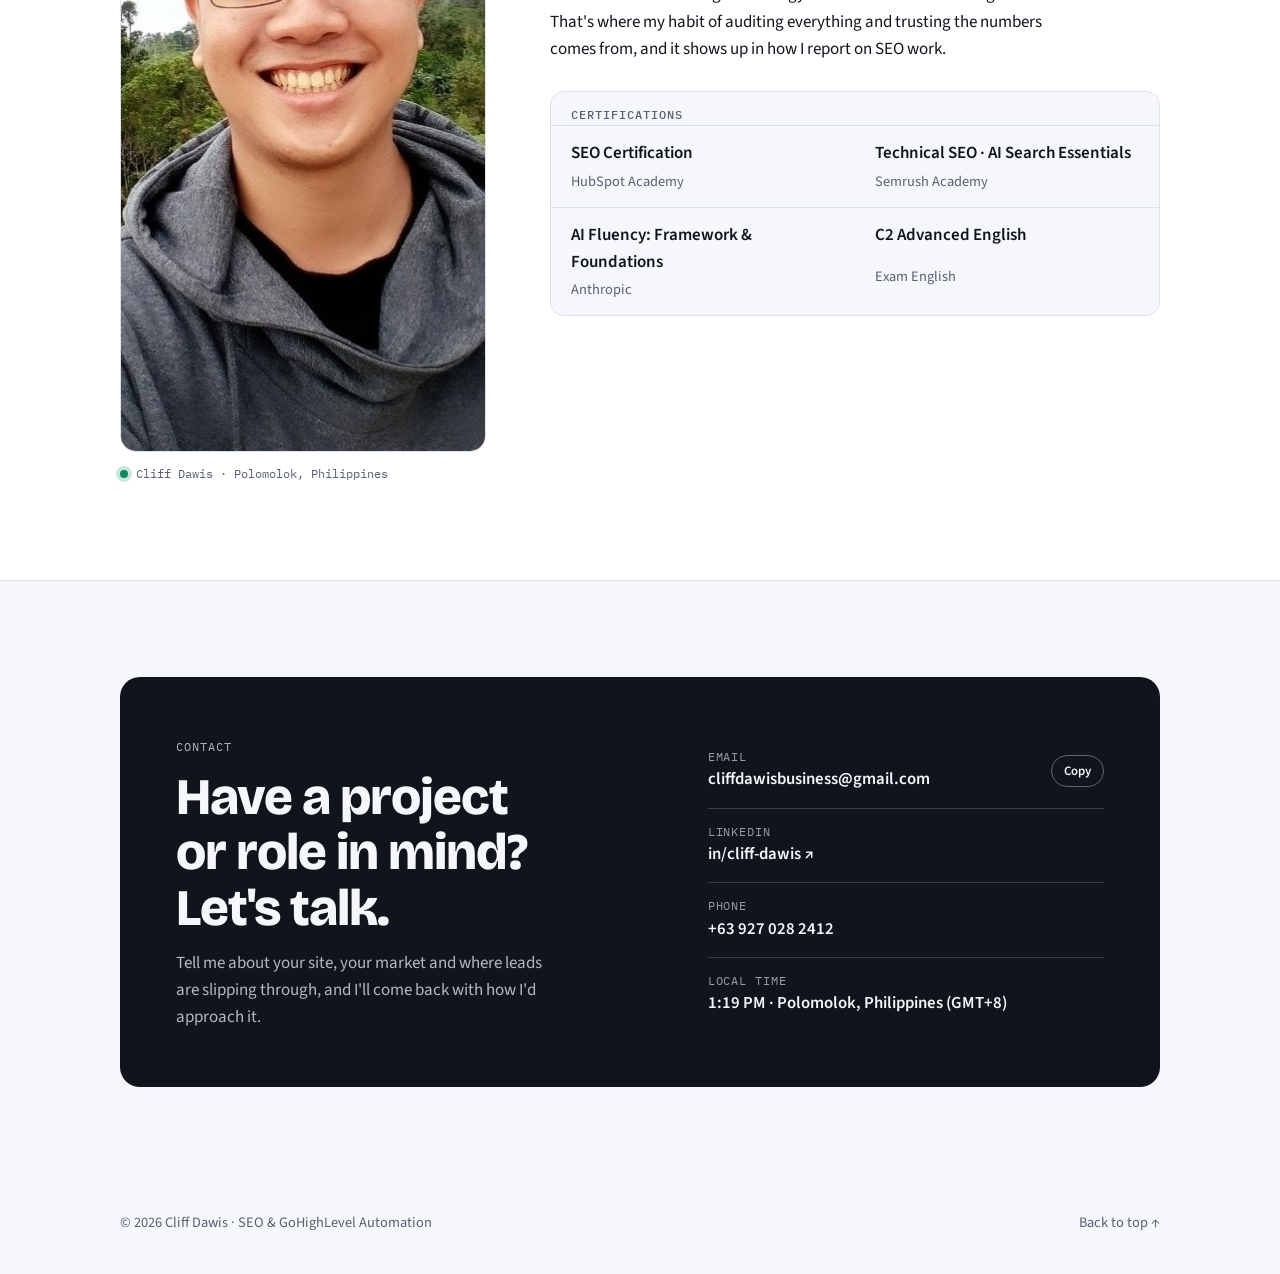
==== commit 4e2cf059: "Add files via upload" ====
--- a/index.html
+++ b/index.html
@@ -1,221 +1,267 @@
-<!DOCTYPE html>
-<html lang="en">
-<head>
-<meta charset="UTF-8">
-<meta name="viewport" content="width=device-width, initial-scale=1.0">
-<title>Cliff Dawis — SEO Specialist &amp; GoHighLevel Automation</title>
-<meta name="description" content="Cliff Dawis is an SEO Specialist and AI-automation-driven marketer helping healthcare, e-commerce, and service-based clients grow organic visibility and streamline operations with GoHighLevel.">
-<link rel="stylesheet" href="style.css">
-</head>
-<body>
-
-<header class="site-head">
-  <p class="status-line">
-    <span><em>Available</em> for remote roles</span>
-    <span>TZ: GMT+8 (Polomolok, Philippines)</span>
-    <span>4+ years in SEO</span>
-    <span>Focus: SEO &middot; GoHighLevel automation &middot; WordPress builds</span>
-  </p>
-
-  <nav class="primary-nav" aria-label="Primary">
-    <a class="brand" href="index.html">CLIFF DAWIS<span aria-hidden="true">.</span></a>
+<!doctype html><html><head><meta charset=utf8><meta name=viewport content="width=device-width,initial-scale=1,viewport-fit=cover"><style>:root{color-scheme:light;box-sizing:border-box;padding-top:env(safe-area-inset-top,0px);padding-bottom:env(safe-area-inset-bottom,0px)}html{scroll-padding-top:env(safe-area-inset-top,0px)}body{margin:0;padding:0;font:14px -apple-system,BlinkMacSystemFont,sans-serif;background:#fff;color:#000}img{max-width:100%}[hidden]:not([hidden=until-found i]){display:none!important}</style></head><body>
+<title>Cliff Dawis Portfolio</title>
+<link rel="canonical" href="https://cliffdawis.github.io/">
+<link rel="preconnect" href="https://fonts.googleapis.com">
+<link rel="preconnect" href="https://fonts.gstatic.com" crossorigin>
+<link rel="stylesheet" href="https://fonts.googleapis.com/css2?family=Bricolage+Grotesque:opsz,wght@12..96,500;12..96,700;12..96,800&family=Source+Sans+3:wght@400;500;600&family=IBM+Plex+Mono:wght@400;500&display=swap">
+<link rel="stylesheet" href="assets/site.css">
+
+
+<header class="nav">
+  <div class="wrap">
+    <a class="brand" href="#top"><img src="assets/cliff-dawis.jpg" alt="" width="32" height="32">Cliff Dawis<span>.</span></a>
     <ul>
-      <li><a href="#projects">Case studies</a></li>
+      <li><a href="#services">Services</a></li>
+      <li><a href="#work">Case studies</a></li>
       <li><a href="#stack">Tools</a></li>
       <li><a href="#about">About</a></li>
-      <li><a href="#contact">Contact</a></li>
     </ul>
-  </nav>
+    <a class="btn btn-primary btn-sm" href="#contact">Work with me</a>
+  </div>
 </header>
 
-<main>
-
-  <section id="hero" aria-labelledby="hero-heading">
-    <h1 id="hero-heading">SEO systems and automation that keep growth running without babysitting it.</h1>
-    <p class="lede">I'm an SEO Specialist and AI-automation-driven marketer with 4+ years growing organic visibility for healthcare, e-commerce, and service-based clients — and building the GoHighLevel automation that turns that traffic into handled leads.</p>
-    <p class="actions">
-      <a class="primary" href="#projects">View case studies</a>
-      <a class="secondary" href="#contact">Get in touch</a>
-    </p>
-  </section>
-
-  <section id="results" aria-labelledby="results-heading">
-    <header class="section-head">
-      <h2 id="results-heading">Where I've built experience</h2>
-      <p>The short version, in numbers</p>
-    </header>
-    <dl class="metric-grid">
-      <div>
-        <dt>4+</dt>
-        <dd>Years in SEO &amp; marketing</dd>
-      </div>
-      <div>
-        <dt>4</dt>
-        <dd>Industries served</dd>
-      </div>
-      <div>
-        <dt>14</dt>
-        <dd>SEO &amp; automation tools</dd>
-      </div>
-      <div>
-        <dt>4</dt>
-        <dd>Certifications earned</dd>
-      </div>
-    </dl>
-  </section>
-
-  <section id="projects" aria-labelledby="projects-heading">
-    <header class="section-head">
-      <h2 id="projects-heading">Case studies</h2>
-      <p>Real roles, real scope</p>
-    </header>
-
-    <div class="project-grid">
-
-      <article class="project">
-        <figure>
-          <img src="assets/case-mpi.svg" width="640" height="400"
-               loading="lazy" decoding="async"
-               alt="Landing page wireframe representing the McClain Performance Institute website build">
-        </figure>
-        <div class="body">
-          <h3>McClain Performance Institute</h3>
-          <p class="result">Freelance Web Designer &amp; Developer</p>
-          <p class="desc">Designed, built, and launched a WordPress landing page for a US sprint coaching brand, from concept PDF to live site, built to turn visitors into coaching applications.</p>
-          <ul class="tags">
-            <li>WordPress</li>
-            <li>Elementor</li>
-            <li>Web design</li>
+<main id="top">
+  <div class="hero">
+    <div class="wrap">
+      <div class="hero-copy">
+        <span class="status"><span class="dot" aria-hidden="true"></span>Available for new projects · <span data-localtime="short">Polomolok, GMT+8</span></span>
+        <h1>SEO that brings the leads in. <em>Automation that handles them.</em></h1>
+        <p class="lede">I'm Cliff, an SEO specialist and GoHighLevel automation builder. For 4+ years I've grown organic visibility for healthcare, e-commerce and service businesses, then built the funnels, booking flows and review campaigns that turn that traffic into customers.</p>
+        <div class="cta-row">
+          <a class="btn btn-primary" href="#contact">Start a project <span aria-hidden="true">→</span></a>
+          <a class="btn btn-ghost" href="#work">See case studies</a>
+        </div>
+        <div class="facts" aria-label="Quick facts">
+          <div class="fact"><b>4+</b><span>years in SEO</span></div>
+          <div class="fact"><b>4</b><span>industries</span></div>
+          <div class="fact"><b>14</b><span>tools weekly</span></div>
+          <div class="fact"><b>4</b><span>certifications</span></div>
+        </div>
+      </div>
+
+      <div class="serp" aria-label="Illustration: a search result for Cliff's services, followed by an example automation">
+        <div class="searchbar">
+          <svg width="16" height="16" viewBox="0 0 24 24" fill="none" stroke="currentColor" stroke-width="2.2" aria-hidden="true"><circle cx="11" cy="11" r="7"></circle><path d="m20 20-3.5-3.5"></path></svg>
+          <span>seo specialist with gohighlevel<span class="caret" aria-hidden="true"></span></span>
+        </div>
+        <div class="result">
+          <div class="site"><img class="fav" src="assets/cliff-dawis.jpg" alt="" width="28" height="28"><div>Cliff Dawis<small>cliffdawis.github.io › case-studies</small></div></div>
+          <h3>Cliff Dawis — SEO Specialist &amp; GoHighLevel Automation</h3>
+          <p>Local SEO, technical audits and on-page strategy, paired with GHL funnels, appointment flows and review campaigns. Working GMT+8 with US, UK and AU overlap.</p>
+          <div class="sitelinks"><a href="#work">Case studies</a><a href="#services">Services</a><a href="#contact">Contact</a></div>
+        </div>
+        <div class="flow">
+          <span class="eyebrow">Then the lead lands in GoHighLevel</span>
+          <div class="flow-steps">
+            <span class="step trig">Form submitted</span><span class="arrow">→</span>
+            <span class="step">SMS reply</span><span class="arrow">→</span>
+            <span class="step">Book appointment</span><span class="arrow">→</span>
+            <span class="step">Request review</span>
+          </div>
+        </div>
+      </div>
+    </div>
+  </div>
+
+  <section id="services" class="band">
+    <div class="wrap">
+      <div class="sec-head">
+        <span class="eyebrow">What I do</span>
+        <h2>One person covering the full growth loop</h2>
+        <p>Most businesses hire for traffic and then lose the leads it brings. I work on both sides, so the rankings and the follow-up are planned together.</p>
+      </div>
+      <div class="services">
+        <article class="svc">
+          <div class="ico"><svg width="22" height="22" viewBox="0 0 24 24" fill="none" stroke="currentColor" stroke-width="2" aria-hidden="true"><path d="M3 17l6-6 4 4 8-8"></path><path d="M14 7h7v7"></path></svg></div>
+          <h3>SEO strategy &amp; execution</h3>
+          <p>Research-led SEO that targets the searches your customers actually make.</p>
+          <ul>
+            <li>Keyword research and competitor analysis</li>
+            <li>On-page optimisation and content strategy</li>
+            <li>Technical audits: crawl errors, 404s, site health</li>
           </ul>
-          <a class="case-link" href="case-mpi.html">Read the case study →</a>
-        </div>
-      </article>
-
-      <article class="project">
-        <figure>
-          <img src="assets/case-numana.svg" width="640" height="400"
-               loading="lazy" decoding="async"
-               alt="GoHighLevel automation workflow canvas representing the Numana Digital engagement">
-        </figure>
-        <div class="body">
-          <h3>Numana Digital</h3>
-          <p class="result">SEO Specialist &amp; GoHighLevel Assistant</p>
-          <p class="desc">SEO strategy and GoHighLevel automation across a portfolio of healthcare and service-based clients — from keyword research to funnel builds to review campaigns.</p>
-          <ul class="tags">
-            <li>Local SEO</li>
-            <li>GoHighLevel</li>
-            <li>On-page SEO</li>
+        </article>
+        <article class="svc">
+          <div class="ico"><svg width="22" height="22" viewBox="0 0 24 24" fill="none" stroke="currentColor" stroke-width="2" aria-hidden="true"><path d="M12 21s-7-6.2-7-11.5A7 7 0 0 1 19 9.5C19 14.8 12 21 12 21z"></path><circle cx="12" cy="9.5" r="2.5"></circle></svg></div>
+          <h3>Local SEO &amp; listings</h3>
+          <p>Visibility in the map pack and everywhere else people look for local businesses.</p>
+          <ul>
+            <li>Google Business Profile optimisation</li>
+            <li>Bing Places and Apple Maps listings</li>
+            <li>Citation building and review campaigns</li>
           </ul>
-          <a class="case-link" href="case-numana.html">Read the case study →</a>
-        </div>
-      </article>
-
-      <article class="project">
-        <figure>
-          <img src="assets/case-darkwolf.svg" width="640" height="400"
-               loading="lazy" decoding="async"
-               alt="E-commerce storefront analytics representing the Dark Wolf Collectibles engagement">
-        </figure>
-        <div class="body">
-          <h3>Dark Wolf Collectibles</h3>
-          <p class="result">SEO Specialist &amp; SMM</p>
-          <p class="desc">On-page SEO and multi-platform local listing management for an e-commerce collectibles brand, paired with a content strategy built to grow monthly traffic.</p>
-          <ul class="tags">
-            <li>E-commerce SEO</li>
-            <li>Content strategy</li>
-            <li>Social media</li>
+        </article>
+        <article class="svc">
+          <div class="ico"><svg width="22" height="22" viewBox="0 0 24 24" fill="none" stroke="currentColor" stroke-width="2" aria-hidden="true"><rect x="3" y="3" width="6" height="6" rx="1.5"></rect><rect x="15" y="15" width="6" height="6" rx="1.5"></rect><path d="M9 6h4a2 2 0 0 1 2 2v7"></path></svg></div>
+          <h3>GoHighLevel automation</h3>
+          <p>Systems that answer, book and follow up with leads without you chasing them.</p>
+          <ul>
+            <li>Funnels, website builds and workflows</li>
+            <li>Appointment scheduling and A2P verification</li>
+            <li>Review requests and social posting</li>
           </ul>
-          <a class="case-link" href="case-darkwolf.html">Read the case study →</a>
-        </div>
-      </article>
-
-      <article class="project">
-        <figure>
-          <img src="assets/case-halfmarathons.svg" width="640" height="400"
-               loading="lazy" decoding="async"
-               alt="Race event page layout representing the HalfMarathons.net engagement">
-        </figure>
-        <div class="body">
-          <h3>HalfMarathons.net</h3>
-          <p class="result">Technical SEO &amp; Researcher</p>
-          <p class="desc">Technical SEO audit work and new race-page development for a niche events publisher, including tracking down and fixing 404 errors across the site.</p>
-          <ul class="tags">
-            <li>Technical SEO</li>
-            <li>Site audit</li>
-            <li>Content research</li>
-          </ul>
-          <a class="case-link" href="case-halfmarathons.html">Read the case study →</a>
-        </div>
-      </article>
-
-    </div>
-  </section>
-
-  <section id="stack" aria-labelledby="stack-heading">
-    <header class="section-head">
-      <h2 id="stack-heading">Working stack</h2>
-      <p>Tools I use weekly</p>
-    </header>
-    <ul class="stack-list">
-      <li>Ahrefs</li>
-      <li>Semrush</li>
-      <li>GoHighLevel</li>
-      <li>Google Analytics 4</li>
-      <li>Google Search Console</li>
-      <li>Google Tag Manager</li>
-      <li>Screaming Frog</li>
-      <li>BrightLocal</li>
-      <li>WordPress</li>
-      <li>Elementor</li>
-      <li>SiteGround</li>
-      <li>Claude</li>
-      <li>ChatGPT</li>
-      <li>Heropost</li>
-    </ul>
-  </section>
-
-  <section id="about" aria-labelledby="about-heading">
-    <header class="section-head">
-      <h2 id="about-heading">About</h2>
-    </header>
-    <p><strong>Based in Polomolok, Philippines, working GMT+8 with overlap built in for US, UK, and AU teams.</strong> My work sits across the full growth loop — keyword research, on-page and technical SEO, Local SEO and Google Business Profile management — and the GoHighLevel automation that catches the leads that SEO brings in: funnel builds, appointment scheduling, review campaigns, and social integration. I hold a Bachelor of Science in Accounting Technology from Mountain View College, which is where the "audit everything, trust the numbers" habit comes from.</p>
-
-    <ul class="cert-list" aria-label="Certifications">
-      <li>HubSpot Academy — SEO Certification</li>
-      <li>Semrush Academy — Technical SEO and AI Search Essentials</li>
-      <li>Anthropic — AI Fluency: Framework &amp; Foundations</li>
-      <li>Exam English — C2 (Advanced) English Grammar &amp; Vocabulary</li>
-    </ul>
-  </section>
-
-  <section id="contact" aria-labelledby="contact-heading">
-    <header class="section-head">
-      <h2 id="contact-heading">Let's talk about the role</h2>
-    </header>
-    <a class="mail-link" href="mailto:cliffdawisbusiness@gmail.com">cliffdawisbusiness@gmail.com</a>
-    <address class="contact-meta">
-      <span><a href="https://www.linkedin.com/in/cliff-dawis-8b24831b6/" target="_blank" rel="noopener">LinkedIn</a></span>
-      <span>+63 927 028 2412</span>
-      <span>Polomolok, Philippines · GMT+8</span>
-    </address>
-  </section>
-
+        </article>
+      </div>
+    </div>
+  </section>
+
+  <section id="work">
+    <div class="wrap">
+      <div class="sec-head">
+        <span class="eyebrow">Case studies</span>
+        <h2>Recent work and what I owned</h2>
+        <p>Four engagements across healthcare, e-commerce, events publishing and coaching.</p>
+      </div>
+      <div class="cases">
+        <article class="case">
+          <div class="case-meta"><span class="when">Oct 2026 · Launched</span><span>US sprint coaching brand</span></div>
+          <div class="case-body">
+            <span class="crumb">mcclainperformance.com</span>
+            <h3>McClain Performance Institute</h3>
+            <span class="role">Freelance Web Designer &amp; Developer</span>
+            <ul>
+              <li>Took the site from a PDF design concept to a live WordPress landing page.</li>
+              <li>Built eight sections around one goal: getting athletes and parents to apply for coaching.</li>
+              <li>Delivered as a reusable Elementor template, mobile-ready and speed-optimised on SiteGround.</li>
+            </ul>
+            <div class="tags"><span class="tag">WordPress</span><span class="tag">Elementor</span><span class="tag">Web design</span></div>
+          </div>
+          <div class="case-link">
+            <a href="case-mpi.html">Read case study →</a>
+            <a class="sub" href="https://mcclainperformance.com/" target="_blank" rel="noopener">Visit live site ↗</a>
+          </div>
+        </article>
+
+        <article class="case">
+          <div class="case-meta"><span class="when">Mar 2021 – May 2026</span><span>Healthcare &amp; service businesses</span></div>
+          <div class="case-body">
+            <span class="crumb">numana digital › client portfolio</span>
+            <h3>Numana Digital</h3>
+            <span class="role">Junior SEO Specialist &amp; GoHighLevel Assistant</span>
+            <ul>
+              <li>Led keyword research and competitor analysis that shaped on-page strategy across the client portfolio.</li>
+              <li>Ran Local SEO: Google Business Profile optimisation and citation building.</li>
+              <li>Built GHL funnels, booking flows and review campaigns, and handled A2P verification for SMS.</li>
+            </ul>
+            <div class="tags"><span class="tag">Local SEO</span><span class="tag">GoHighLevel</span><span class="tag">On-page SEO</span></div>
+          </div>
+          <div class="case-link"><a href="case-numana.html">Read case study →</a></div>
+        </article>
+
+        <article class="case">
+          <div class="case-meta"><span class="when">Jul 2023 – Jul 2025</span><span>E-commerce collectibles brand</span></div>
+          <div class="case-body">
+            <span class="crumb">dark wolf collectibles › seo &amp; social</span>
+            <h3>Dark Wolf Collectibles</h3>
+            <span class="role">SEO Specialist &amp; Social Media Manager</span>
+            <ul>
+              <li>Audited and optimised on-page SEO for stronger search visibility.</li>
+              <li>Set up and refined listings on Google Business Profile, Bing Places and Apple Maps.</li>
+              <li>Planned a blog content strategy and ran social media toward the same traffic goals.</li>
+            </ul>
+            <div class="tags"><span class="tag">E-commerce SEO</span><span class="tag">Content strategy</span><span class="tag">Social media</span></div>
+          </div>
+          <div class="case-link"><a href="case-darkwolf.html">Read case study →</a></div>
+        </article>
+
+        <article class="case">
+          <div class="case-meta"><span class="when">Sep 2024 – Jun 2025</span><span>Niche events publisher</span></div>
+          <div class="case-body">
+            <span class="crumb">halfmarathons.net › races</span>
+            <h3>HalfMarathons.net</h3>
+            <span class="role">Technical SEO &amp; Researcher</span>
+            <ul>
+              <li>Ran a site-wide technical audit and fixed the 404 errors wasting crawl budget.</li>
+              <li>Researched upcoming events and helped build new race pages.</li>
+            </ul>
+            <div class="tags"><span class="tag">Technical SEO</span><span class="tag">Site audit</span><span class="tag">Content research</span></div>
+          </div>
+          <div class="case-link"><a href="case-halfmarathons.html">Read case study →</a></div>
+        </article>
+      </div>
+    </div>
+  </section>
+
+  <section class="band" id="process">
+    <div class="wrap">
+      <div class="sec-head">
+        <span class="eyebrow">How a project runs</span>
+        <h2>From audit to a system that runs on its own</h2>
+      </div>
+      <div class="process">
+        <div class="proc"><h3>Audit</h3><p>I review your site, listings and current lead handling in Ahrefs, Semrush, Screaming Frog and Search Console.</p></div>
+        <div class="proc"><h3>Fix &amp; optimise</h3><p>Technical fixes, on-page work, Google Business Profile and a keyword-led content plan.</p></div>
+        <div class="proc"><h3>Capture</h3><p>GoHighLevel funnels, forms, SMS replies and booking flows so new leads get a response straight away.</p></div>
+        <div class="proc"><h3>Measure</h3><p>GA4, Search Console and Tag Manager tracking, with clear reporting on rankings, traffic and leads.</p></div>
+      </div>
+    </div>
+  </section>
+
+  <section id="stack">
+    <div class="wrap">
+      <div class="sec-head">
+        <span class="eyebrow">Working stack</span>
+        <h2>Tools I use every week</h2>
+      </div>
+      <div class="stack">
+        <div class="stack-col"><h3>SEO research</h3><div class="chips"><span class="chip">Ahrefs</span><span class="chip">Semrush</span><span class="chip">Screaming Frog</span></div></div>
+        <div class="stack-col"><h3>Analytics &amp; tracking</h3><div class="chips"><span class="chip">Google Analytics 4</span><span class="chip">Search Console</span><span class="chip">Tag Manager</span></div></div>
+        <div class="stack-col"><h3>Local</h3><div class="chips"><span class="chip">BrightLocal</span><span class="chip">Google Business Profile</span></div></div>
+        <div class="stack-col"><h3>Automation &amp; CRM</h3><div class="chips"><span class="chip">GoHighLevel</span><span class="chip">Heropost</span></div></div>
+        <div class="stack-col"><h3>Web build</h3><div class="chips"><span class="chip">WordPress</span><span class="chip">Elementor</span><span class="chip">SiteGround</span></div></div>
+        <div class="stack-col"><h3>AI assistants</h3><div class="chips"><span class="chip">Claude</span><span class="chip">ChatGPT</span></div></div>
+      </div>
+    </div>
+  </section>
+
+  <section id="about" class="band">
+    <div class="wrap about">
+      <figure class="portrait" style="margin:0">
+        <img src="assets/cliff-dawis.jpg" alt="Cliff Dawis, smiling, outdoors with green hills behind him" width="468" height="724" loading="lazy">
+        <figcaption><span class="dot" aria-hidden="true"></span>Cliff Dawis · Polomolok, Philippines</figcaption>
+      </figure>
+      <div class="about-copy">
+        <span class="eyebrow">About</span>
+        <p class="big">I'm based in Polomolok, Philippines, working GMT+8 with hours that overlap US, UK and Australian teams.</p>
+        <p>My work covers keyword research, on-page and technical SEO, Local SEO and Google Business Profile management, plus the GoHighLevel automation that catches the leads SEO brings in.</p>
+        <p>I hold a BS in Accounting Technology from Mountain View College. That's where my habit of auditing everything and trusting the numbers comes from, and it shows up in how I report on SEO work.</p>
+        <div class="certs">
+          <h3>Certifications</h3>
+          <div class="cert"><b>SEO Certification</b><span>HubSpot Academy</span></div>
+          <div class="cert"><b>Technical SEO · AI Search Essentials</b><span>Semrush Academy</span></div>
+          <div class="cert"><b>AI Fluency: Framework &amp; Foundations</b><span>Anthropic</span></div>
+          <div class="cert"><b>C2 Advanced English</b><span>Exam English</span></div>
+        </div>
+      </div>
+    </div>
+  </section>
+
+  <section id="contact">
+    <div class="wrap">
+      <div class="contact">
+        <div>
+          <span class="eyebrow">Contact</span>
+          <h2>Have a project or role in mind? Let's talk.</h2>
+          <p>Tell me about your site, your market and where leads are slipping through, and I'll come back with how I'd approach it.</p>
+        </div>
+        <div class="contact-list">
+          <div class="cl"><div><small>Email</small><a href="mailto:cliffdawisbusiness@gmail.com" id="email">cliffdawisbusiness@gmail.com</a></div><button class="copy" type="button" id="copyEmail">Copy</button></div>
+          <div class="cl"><div><small>LinkedIn</small><a href="https://www.linkedin.com/in/cliff-dawis-8b24831b6/" target="_blank" rel="noopener">in/cliff-dawis ↗</a></div></div>
+          <div class="cl"><div><small>Phone</small><span class="v">+63 927 028 2412</span></div></div>
+          <div class="cl"><div><small>Local time</small><span class="v" data-localtime="long">Polomolok, Philippines · GMT+8</span></div></div>
+        </div>
+      </div>
+    </div>
+  </section>
 </main>
 
-<footer class="site-foot">
-  <p>&copy; <span id="year">2026</span> Cliff Dawis. Built with plain HTML5 — no framework overhead.</p>
-  <nav aria-label="Footer">
-    <ul>
-      <li><a href="#hero">Top</a></li>
-      <li><a href="mailto:cliffdawisbusiness@gmail.com">Email</a></li>
-      <li><a href="https://www.linkedin.com/in/cliff-dawis-8b24831b6/" target="_blank" rel="noopener">LinkedIn</a></li>
-    </ul>
-  </nav>
+<footer>
+  <div class="wrap">
+    <span>© 2026 Cliff Dawis · SEO &amp; GoHighLevel Automation</span>
+    <a href="#top">Back to top ↑</a>
+  </div>
 </footer>
 
-<script>
-  document.getElementById('year').textContent = new Date().getFullYear();
-</script>
-
-</body>
-</html>
+<script src="assets/site.js"></script>
+
+</body></html>
--- a/assets/site.css
+++ b/assets/site.css
@@ -0,0 +1,224 @@
+/* Cliff Dawis — shared styles for the homepage and case studies.
+   Layout: left-aligned editorial column; a search-results motif (link blue, url green, breadcrumbs) runs throughout. */
+:root{
+  --bg:#f5f7fa;
+  --surface:#ffffff;
+  --ink:#10151d;
+  --muted:#566173;
+  --line:#dde2ea;
+  --accent:#1f47d6;      /* link blue: the colour of a search result */
+  --accent-ink:#ffffff;
+  --signal:#0f8a5f;      /* url green / live status */
+  --soft:#e8eefc;
+  --display:"Bricolage Grotesque","Segoe UI",system-ui,sans-serif;
+  --body:"Source Sans 3","Segoe UI",system-ui,sans-serif;
+  --mono:"IBM Plex Mono",ui-monospace,Consolas,monospace;
+  --wrap:1120px;
+}
+@media (prefers-color-scheme:dark){:root:not([data-theme="light"]){
+  --bg:#0d1117;--surface:#151b25;--ink:#e9edf3;--muted:#9aa5b5;--line:#253041;
+  --accent:#7d9bff;--accent-ink:#0d1117;--signal:#4cc995;--soft:#1a2440;color-scheme:dark}}
+:root[data-theme="dark"]{
+  --bg:#0d1117;--surface:#151b25;--ink:#e9edf3;--muted:#9aa5b5;--line:#253041;
+  --accent:#7d9bff;--accent-ink:#0d1117;--signal:#4cc995;--soft:#1a2440;color-scheme:dark}
+
+*{box-sizing:border-box}
+html{scroll-behavior:smooth}
+@media (prefers-reduced-motion:reduce){html{scroll-behavior:auto}*{animation:none!important;transition:none!important}}
+body{margin:0;background:var(--bg);color:var(--ink);font-family:var(--body);font-size:1.0625rem;line-height:1.6;-webkit-font-smoothing:antialiased}
+img{max-width:100%;display:block}
+a{color:inherit}
+:focus-visible{outline:2px solid var(--accent);outline-offset:3px;border-radius:4px}
+.wrap{max-width:var(--wrap);margin:0 auto;padding-inline:clamp(16px,4vw,40px)}
+h1,h2,h3{font-family:var(--display);line-height:1.08;margin:0;text-wrap:balance;letter-spacing:-.02em}
+p{margin:0}
+.eyebrow{font-family:var(--mono);font-size:.78rem;letter-spacing:.08em;text-transform:uppercase;color:var(--muted)}
+
+/* Nav */
+.nav{position:sticky;top:env(safe-area-inset-top,0px);z-index:10;background:color-mix(in srgb,var(--bg) 88%,transparent);backdrop-filter:blur(10px);-webkit-backdrop-filter:blur(10px);border-bottom:1px solid var(--line)}
+.nav .wrap{display:flex;align-items:center;justify-content:space-between;gap:16px;min-height:64px}
+.brand{display:flex;align-items:center;gap:10px;font-family:var(--display);font-weight:800;font-size:1.15rem;text-decoration:none;letter-spacing:-.01em}
+.brand img{width:32px;height:32px;border-radius:50%;object-fit:cover;object-position:50% 25%}
+.brand span{color:var(--accent)}
+.nav ul{display:flex;gap:28px;list-style:none;margin:0;padding:0;font-size:.95rem}
+.nav ul a{text-decoration:none;color:var(--muted)}
+.nav ul a:hover{color:var(--ink)}
+.btn{display:inline-flex;align-items:center;gap:8px;font:600 .98rem/1 var(--body);padding:13px 20px;border-radius:999px;text-decoration:none;border:1px solid transparent;cursor:pointer;transition:transform .15s ease}
+.btn:hover{transform:translateY(-1px)}
+.btn-primary{background:var(--accent);color:var(--accent-ink)}
+.btn-ghost{border-color:var(--line);background:var(--surface)}
+.btn-sm{padding:10px 16px;font-size:.9rem}
+@media (max-width:760px){.nav ul{display:none}}
+
+/* Hero */
+.hero{padding-block:clamp(48px,8vw,96px) clamp(40px,6vw,72px)}
+.hero .wrap{display:grid;grid-template-columns:1.1fr .9fr;gap:clamp(32px,5vw,64px);align-items:center}
+.hero-copy{display:grid;gap:22px;min-width:0}
+.status{display:inline-flex;align-items:center;gap:10px;font-family:var(--mono);font-size:.8rem;color:var(--muted)}
+.dot{flex:none;width:8px;height:8px;border-radius:50%;background:var(--signal);box-shadow:0 0 0 4px color-mix(in srgb,var(--signal) 22%,transparent)}
+.hero h1{font-size:clamp(2.4rem,5.4vw,4.1rem);font-weight:800}
+.hero h1 em{font-style:normal;color:var(--accent)}
+.lede{font-size:1.18rem;color:var(--muted);max-width:56ch}
+.cta-row{display:flex;flex-wrap:wrap;gap:12px}
+.facts{display:flex;flex-wrap:wrap;gap:8px 28px;padding-top:18px;border-top:1px solid var(--line);margin-top:6px}
+.fact{display:flex;align-items:baseline;gap:8px}
+.fact b{font-family:var(--display);font-size:1.6rem;font-weight:700;font-variant-numeric:tabular-nums}
+.fact span{font-size:.9rem;color:var(--muted)}
+@media (max-width:900px){.hero .wrap{grid-template-columns:1fr}}
+
+/* Search-result mock */
+.serp{background:var(--surface);border:1px solid var(--line);border-radius:16px;padding:18px;display:grid;gap:16px;box-shadow:0 30px 60px -40px rgba(16,21,29,.35);min-width:0}
+.searchbar{display:flex;align-items:center;gap:10px;border:1px solid var(--line);border-radius:999px;padding:10px 16px;font-size:.95rem}
+.searchbar svg{flex:none;color:var(--muted)}
+.caret{display:inline-block;width:1px;height:1.05em;background:var(--ink);vertical-align:-2px;margin-left:2px;animation:blink 1s steps(1) infinite}
+@keyframes blink{50%{opacity:0}}
+.result{display:grid;gap:4px;padding:0 4px}
+.site{display:flex;align-items:center;gap:10px;font-size:.82rem}
+.fav{width:28px;height:28px;border-radius:50%;object-fit:cover;object-position:50% 25%;border:1px solid var(--line)}
+.site small{display:block;color:var(--muted);font-family:var(--mono);font-size:.72rem}
+.result h3{font-family:var(--body);font-weight:500;font-size:1.18rem;color:var(--accent);letter-spacing:0;line-height:1.3}
+.result p{font-size:.9rem;color:var(--muted)}
+.sitelinks{display:flex;flex-wrap:wrap;gap:6px;padding-top:4px}
+.sitelinks a{font-size:.82rem;text-decoration:none;color:var(--accent);border:1px solid var(--line);border-radius:999px;padding:4px 12px}
+.flow{border-top:1px dashed var(--line);padding-top:14px;display:grid;gap:10px}
+.flow-steps{display:flex;flex-wrap:wrap;align-items:center;gap:6px;font-size:.82rem}
+.step{background:var(--bg);border:1px solid var(--line);border-radius:8px;padding:6px 10px;white-space:nowrap}
+.step.trig{border-color:color-mix(in srgb,var(--signal) 55%,var(--line));color:var(--signal);font-weight:600}
+.arrow{color:var(--muted);font-family:var(--mono)}
+
+/* Sections */
+section{padding-block:clamp(56px,8vw,96px)}
+.sec-head{display:grid;gap:12px;margin-bottom:clamp(28px,4vw,48px);max-width:720px}
+.sec-head h2{font-size:clamp(1.9rem,3.6vw,2.8rem);font-weight:700}
+.sec-head p{color:var(--muted);font-size:1.08rem}
+.band{background:var(--surface);border-block:1px solid var(--line)}
+
+/* Services */
+.services{display:grid;grid-template-columns:repeat(3,1fr);gap:clamp(20px,3vw,36px)}
+.svc{display:grid;gap:12px;align-content:start;min-width:0}
+.svc .ico{width:44px;height:44px;border-radius:12px;background:var(--soft);color:var(--accent);display:grid;place-items:center}
+.svc h3{font-size:1.35rem;font-weight:700}
+.svc p{color:var(--muted)}
+.svc ul{list-style:none;margin:4px 0 0;padding:0;display:grid;gap:6px;font-size:.96rem}
+.svc li{display:flex;gap:10px}
+.svc li::before{content:"";flex:none;width:6px;height:6px;margin-top:.62em;border-radius:2px;background:var(--accent)}
+@media (max-width:860px){.services{grid-template-columns:1fr}}
+
+/* Case list (homepage) */
+.cases{display:grid;gap:18px}
+.case{display:grid;grid-template-columns:220px 1fr auto;gap:clamp(18px,3vw,40px);align-items:start;background:var(--surface);border:1px solid var(--line);border-radius:14px;padding:clamp(20px,3vw,32px);transition:border-color .2s ease}
+.case:hover{border-color:color-mix(in srgb,var(--accent) 45%,var(--line))}
+.case-meta{display:grid;gap:6px;font-size:.9rem;color:var(--muted)}
+.case-meta .when{font-family:var(--mono);font-size:.78rem;font-variant-numeric:tabular-nums;color:var(--ink)}
+.case-body{display:grid;gap:12px;min-width:0}
+.crumb{font-family:var(--mono);font-size:.76rem;color:var(--signal);overflow-wrap:anywhere}
+.case h3{font-size:1.5rem;font-weight:700}
+.role{font-weight:600;color:var(--muted);font-size:.98rem}
+.case ul{margin:0;padding-left:1.1em;display:grid;gap:4px;font-size:.98rem}
+.case ul li::marker{color:var(--accent)}
+.tags{display:flex;flex-wrap:wrap;gap:6px}
+.tag{font-size:.78rem;font-family:var(--mono);padding:4px 10px;border-radius:6px;background:var(--bg);border:1px solid var(--line);color:var(--muted)}
+.case-link{display:grid;gap:8px;justify-items:end}
+.case-link a{white-space:nowrap;font-weight:600;color:var(--accent);text-decoration:none}
+.case-link a:hover{text-decoration:underline}
+.case-link a.sub{font-weight:500;color:var(--muted);font-size:.9rem}
+@media (max-width:860px){.case{grid-template-columns:1fr}.case-link{justify-items:start;grid-auto-flow:column;justify-content:start;gap:20px}}
+
+/* Process */
+.process{display:grid;grid-template-columns:repeat(4,1fr);counter-reset:s;border-top:2px solid var(--ink)}
+.proc{padding:22px 22px 0 0;display:grid;gap:8px;align-content:start;min-width:0}
+.proc::before{counter-increment:s;content:"Step " counter(s);font-family:var(--mono);font-size:.76rem;color:var(--accent);letter-spacing:.06em;text-transform:uppercase}
+.proc h3{font-size:1.2rem;font-weight:700}
+.proc p{color:var(--muted);font-size:.96rem}
+@media (max-width:860px){.process{grid-template-columns:1fr 1fr;row-gap:28px}}
+@media (max-width:480px){.process{grid-template-columns:1fr}}
+
+/* Stack */
+.stack{display:grid;grid-template-columns:repeat(3,1fr);gap:1px;background:var(--line);border:1px solid var(--line);border-radius:14px;overflow:hidden}
+.stack-col{background:var(--surface);padding:22px;display:grid;gap:12px;align-content:start}
+.stack-col h3,.panel h3,.certs h3{font-family:var(--mono);font-weight:500;font-size:.78rem;letter-spacing:.08em;text-transform:uppercase;color:var(--muted)}
+.chips{display:flex;flex-wrap:wrap;gap:8px}
+.chip{font-size:.95rem;font-weight:500;padding:6px 12px;border-radius:999px;background:var(--bg);border:1px solid var(--line)}
+@media (max-width:860px){.stack{grid-template-columns:1fr 1fr}}
+@media (max-width:520px){.stack{grid-template-columns:1fr}}
+
+/* About */
+.about{display:grid;grid-template-columns:minmax(0,.75fr) minmax(0,1.25fr);gap:clamp(28px,5vw,64px);align-items:start}
+.portrait{display:grid;gap:12px}
+.portrait img{width:100%;aspect-ratio:4/5;object-fit:cover;object-position:50% 30%;border-radius:16px;border:1px solid var(--line)}
+.portrait figcaption{font-family:var(--mono);font-size:.76rem;color:var(--muted);display:flex;align-items:center;gap:8px}
+.about-copy{display:grid;gap:16px;min-width:0}
+.about-copy p{max-width:62ch}
+.about-copy .big{font-family:var(--display);font-size:clamp(1.3rem,2.2vw,1.6rem);line-height:1.35;font-weight:500;letter-spacing:-.01em}
+.certs{display:grid;grid-template-columns:1fr 1fr;border:1px solid var(--line);border-radius:14px;background:var(--bg);overflow:hidden;margin-top:12px}
+.certs h3{grid-column:1/-1;padding:16px 20px 4px}
+.cert{display:grid;gap:2px;padding:14px 20px;border-top:1px solid var(--line)}
+.cert b{font-weight:600}
+.cert span{font-size:.9rem;color:var(--muted)}
+@media (max-width:860px){.about{grid-template-columns:1fr}.portrait{max-width:340px}}
+@media (max-width:520px){.certs{grid-template-columns:1fr}}
+
+/* Contact */
+.contact{background:var(--ink);color:var(--bg);border-radius:20px;padding:clamp(28px,5vw,56px);display:grid;grid-template-columns:1.2fr 1fr;gap:clamp(28px,5vw,56px);align-items:end}
+.contact .eyebrow{color:inherit;opacity:.7}
+.contact h2{font-size:clamp(2rem,4.4vw,3.2rem);font-weight:800;margin-top:10px}
+.contact p{color:color-mix(in srgb,var(--bg) 72%,var(--ink));max-width:48ch;margin-top:14px}
+.contact-list{display:grid}
+.cl{display:flex;justify-content:space-between;align-items:center;gap:12px;padding:14px 0;border-top:1px solid color-mix(in srgb,var(--bg) 18%,var(--ink));flex-wrap:wrap;min-width:0}
+.cl:first-child{border-top:0}
+.cl small{display:block;font-family:var(--mono);font-size:.72rem;letter-spacing:.08em;text-transform:uppercase;color:color-mix(in srgb,var(--bg) 60%,var(--ink))}
+.cl a,.cl .v{text-decoration:none;font-weight:600;font-size:1.05rem;overflow-wrap:anywhere}
+.cl a:hover{text-decoration:underline}
+.copy{font:600 .8rem var(--body);background:transparent;color:inherit;border:1px solid color-mix(in srgb,var(--bg) 35%,var(--ink));border-radius:999px;padding:6px 12px;cursor:pointer}
+.copy:hover{background:color-mix(in srgb,var(--bg) 12%,var(--ink))}
+@media (max-width:860px){.contact{grid-template-columns:1fr}}
+
+/* Case-study pages */
+.cs-hero{padding-block:clamp(40px,7vw,80px) clamp(32px,5vw,56px);border-bottom:1px solid var(--line)}
+.cs-hero .wrap{display:grid;gap:18px}
+.back{font-size:.92rem;color:var(--muted);text-decoration:none;width:fit-content}
+.back:hover{color:var(--ink)}
+.cs-hero h1{font-size:clamp(2.4rem,5.4vw,4rem);font-weight:800}
+.cs-hero .role{font-size:1.15rem}
+.meta-grid{display:grid;grid-template-columns:repeat(3,1fr);margin:10px 0 0;border:1px solid var(--line);border-radius:14px;background:var(--surface);overflow:hidden}
+.meta-grid div{padding:16px 20px;border-left:1px solid var(--line);min-width:0}
+.meta-grid div:first-child{border-left:0}
+.meta-grid dt{font-family:var(--mono);font-size:.72rem;letter-spacing:.08em;text-transform:uppercase;color:var(--muted)}
+.meta-grid dd{margin:4px 0 0;font-weight:600;font-variant-numeric:tabular-nums}
+@media (max-width:700px){.meta-grid{grid-template-columns:1fr}.meta-grid div{border-left:0;border-top:1px solid var(--line)}.meta-grid div:first-child{border-top:0}}
+
+.cs-layout{display:grid;grid-template-columns:minmax(0,1fr) 320px;gap:clamp(32px,5vw,72px);align-items:start;padding-block:clamp(40px,6vw,72px)}
+.prose{display:grid;gap:40px;min-width:0}
+.prose section{padding:0;display:grid;gap:14px}
+.prose h2{font-size:clamp(1.4rem,2.4vw,1.75rem);font-weight:700}
+.prose p{max-width:66ch}
+.prose .intro{font-family:var(--display);font-size:clamp(1.2rem,2vw,1.45rem);line-height:1.45;font-weight:500;letter-spacing:-.01em}
+.checks{list-style:none;margin:0;padding:0;display:grid;gap:12px;max-width:68ch}
+.checks li{display:grid;grid-template-columns:22px 1fr;gap:12px}
+.checks li::before{content:"";width:22px;height:22px;margin-top:2px;border-radius:6px;background:var(--soft) center/14px no-repeat url("data:image/svg+xml,%3Csvg xmlns='http://www.w3.org/2000/svg' viewBox='0 0 24 24' fill='none' stroke='%231f47d6' stroke-width='3' stroke-linecap='round' stroke-linejoin='round'%3E%3Cpath d='M5 12l5 5 9-10'/%3E%3C/svg%3E")}
+.callout{background:var(--soft);border-radius:14px;padding:22px 24px;display:grid;gap:8px}
+.callout h2{font-size:1.25rem}
+
+.aside{display:grid;gap:16px;position:sticky;top:calc(env(safe-area-inset-top,0px) + 88px)}
+.panel{background:var(--surface);border:1px solid var(--line);border-radius:14px;padding:20px;display:grid;gap:12px}
+.hire{display:grid;gap:14px}
+.hire-who{display:flex;align-items:center;gap:12px}
+.hire-who img{width:52px;height:52px;border-radius:50%;object-fit:cover;object-position:50% 25%}
+.hire-who b{display:block;font-family:var(--display);font-size:1.05rem}
+.hire-who span{font-size:.88rem;color:var(--muted)}
+.hire p{font-size:.95rem;color:var(--muted)}
+.hire .btn{justify-content:center}
+@media (max-width:900px){.cs-layout{grid-template-columns:1fr}.aside{position:static}}
+
+.pager{display:grid;grid-template-columns:1fr 1fr;gap:16px;padding-bottom:clamp(48px,7vw,80px)}
+.pager a{display:grid;gap:4px;padding:20px 22px;border:1px solid var(--line);border-radius:14px;background:var(--surface);text-decoration:none;transition:border-color .2s ease}
+.pager a:hover{border-color:color-mix(in srgb,var(--accent) 45%,var(--line))}
+.pager a.next{text-align:right}
+.pager small{font-family:var(--mono);font-size:.72rem;letter-spacing:.08em;text-transform:uppercase;color:var(--muted)}
+.pager b{font-family:var(--display);font-size:1.2rem}
+@media (max-width:600px){.pager{grid-template-columns:1fr}.pager a.next{text-align:left}}
+
+footer{padding-block:28px 40px;color:var(--muted);font-size:.9rem}
+footer .wrap{display:flex;justify-content:space-between;flex-wrap:wrap;gap:12px}
+footer a{text-decoration:none}
+footer a:hover{color:var(--ink)}
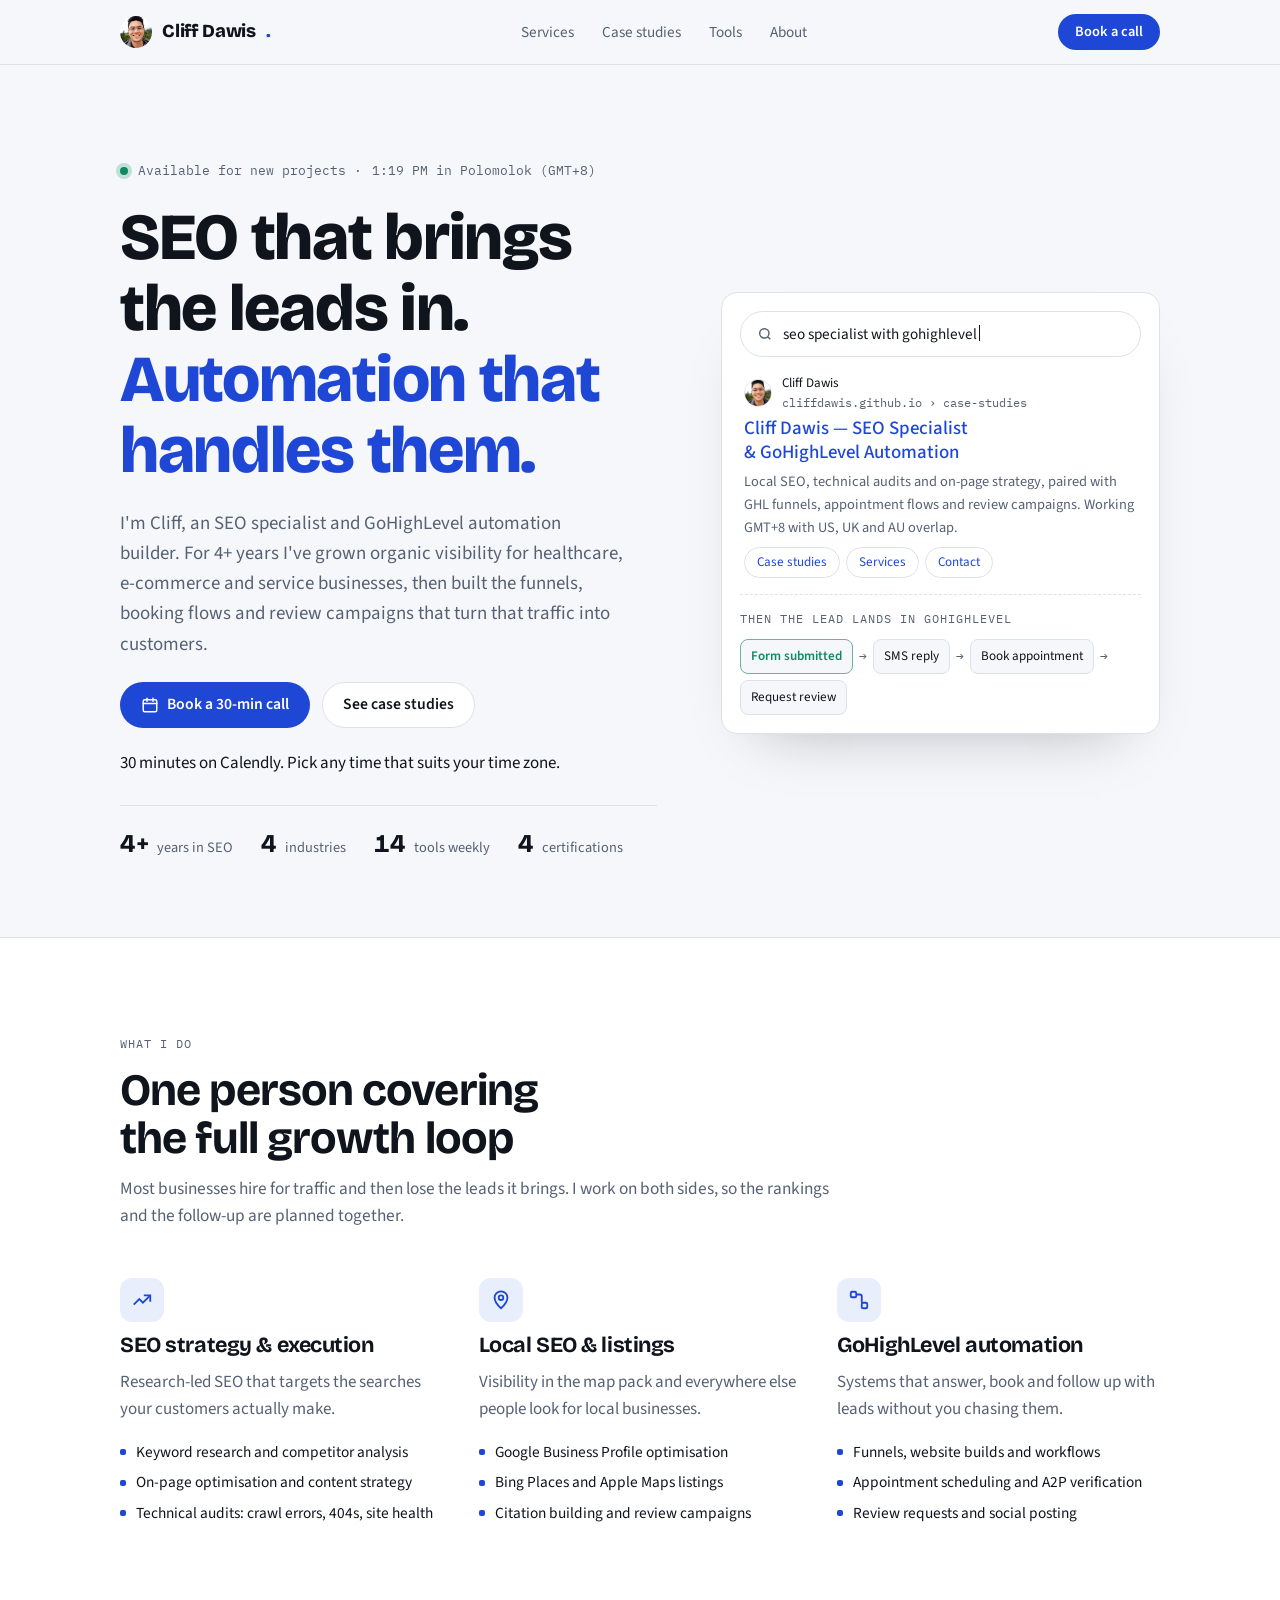
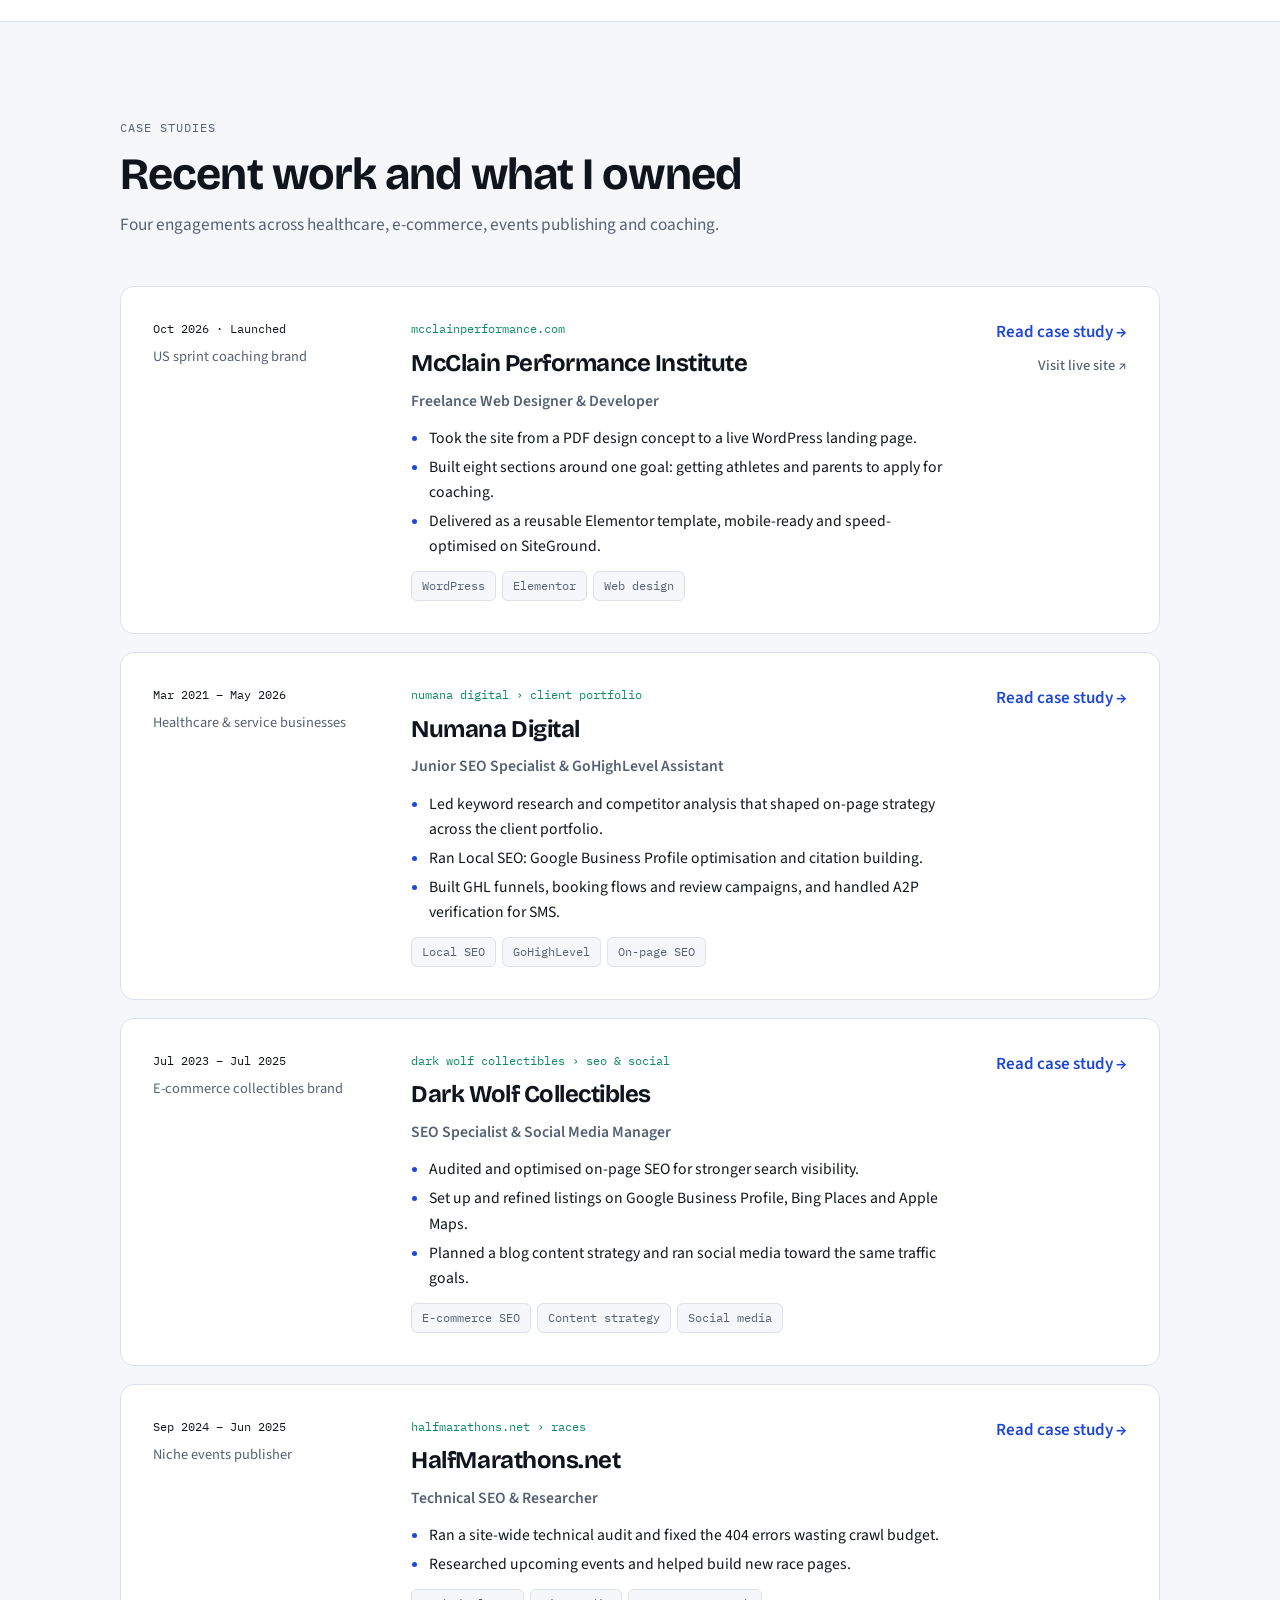
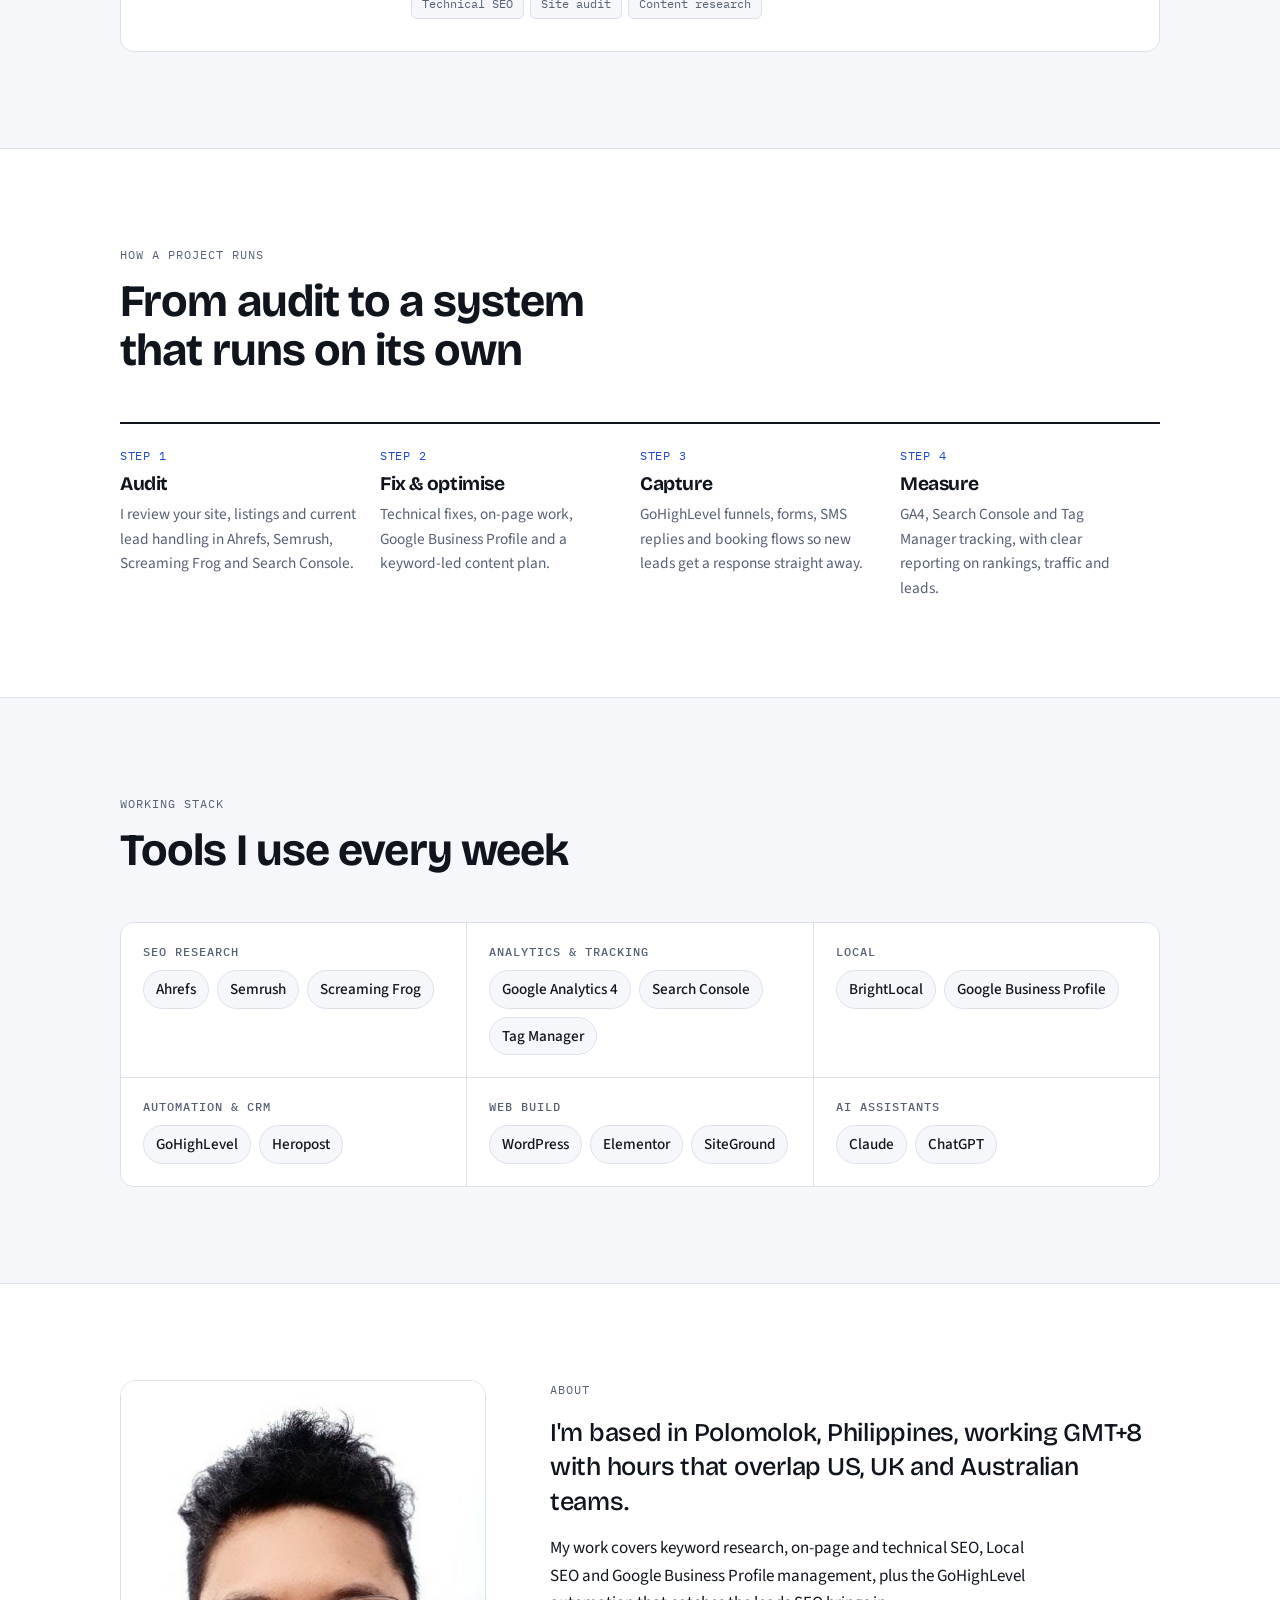
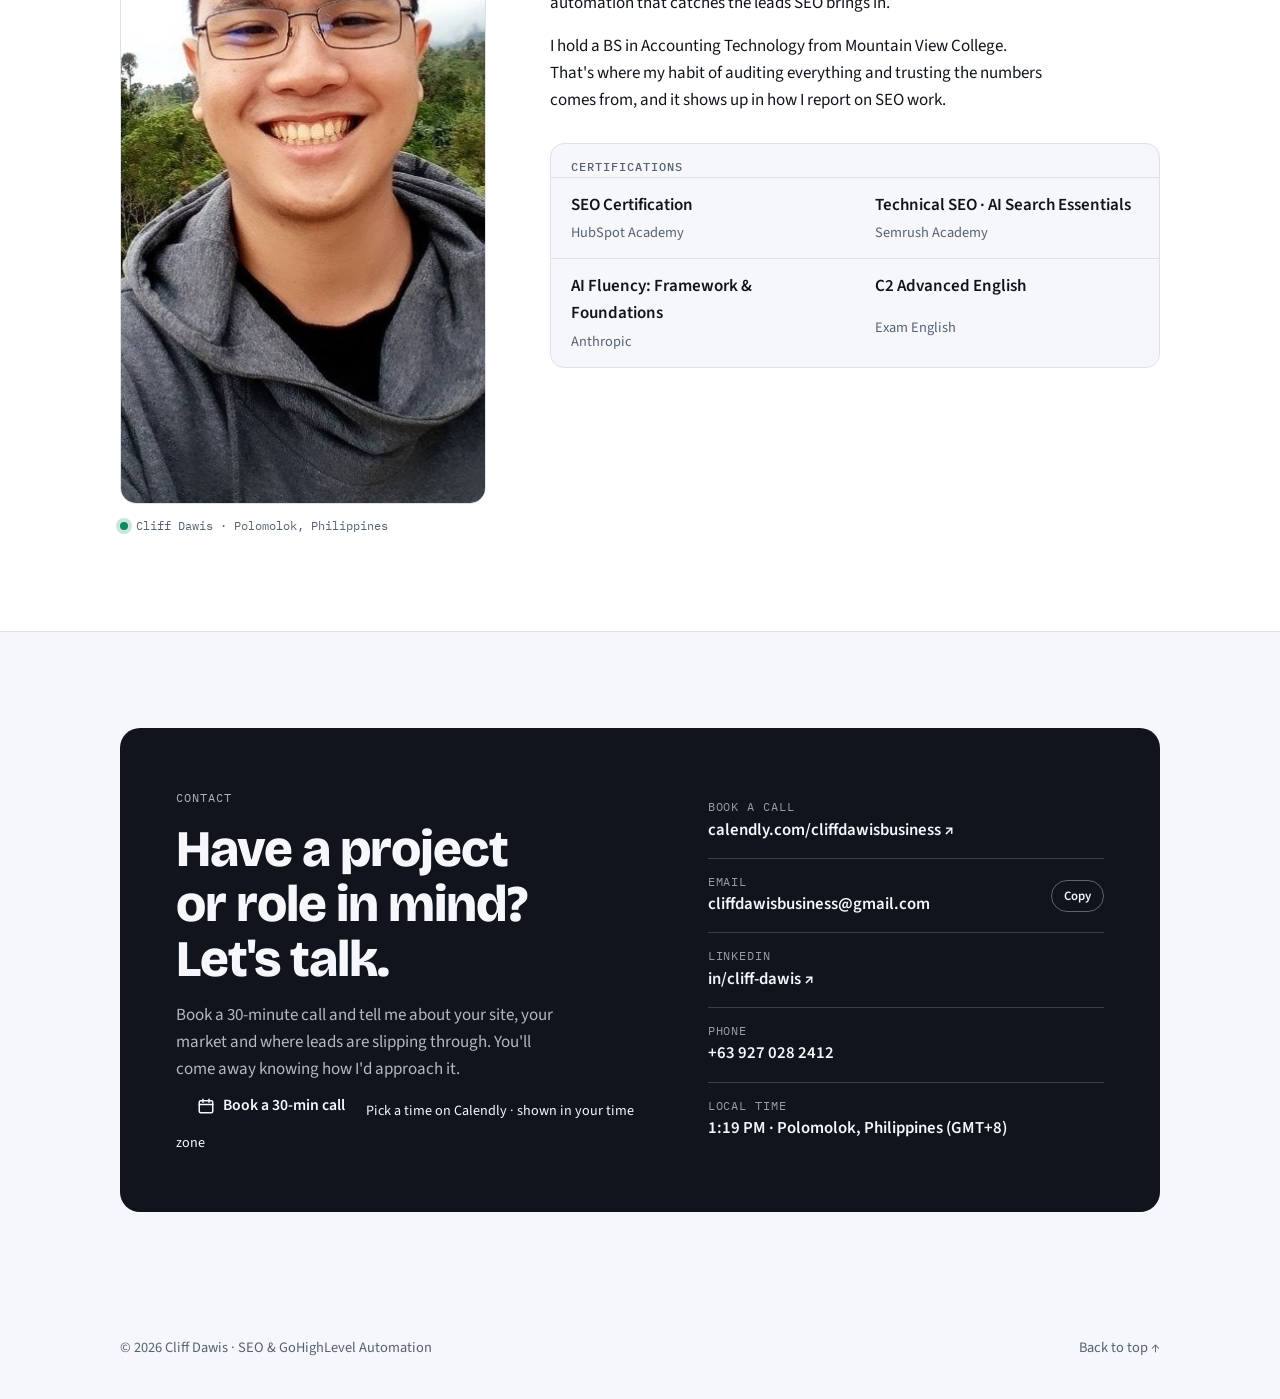
==== commit 37eea7b7: "Add Calendly booking CTA and full SEO meta to all pages" ====
--- a/index.html
+++ b/index.html
@@ -1,11 +1,24 @@
-<!doctype html><html><head><meta charset=utf8><meta name=viewport content="width=device-width,initial-scale=1,viewport-fit=cover"><style>:root{color-scheme:light;box-sizing:border-box;padding-top:env(safe-area-inset-top,0px);padding-bottom:env(safe-area-inset-bottom,0px)}html{scroll-padding-top:env(safe-area-inset-top,0px)}body{margin:0;padding:0;font:14px -apple-system,BlinkMacSystemFont,sans-serif;background:#fff;color:#000}img{max-width:100%}[hidden]:not([hidden=until-found i]){display:none!important}</style></head><body>
-<title>Cliff Dawis Portfolio</title>
+<!doctype html>
+<html lang="en">
+<head>
+<meta charset="utf-8">
+<meta name="viewport" content="width=device-width, initial-scale=1, viewport-fit=cover">
+<title>Cliff Dawis — SEO Specialist & GoHighLevel Automation</title>
+<meta name="description" content="SEO specialist and GoHighLevel automation builder with 4+ years growing organic visibility for healthcare, e-commerce and service businesses. Local SEO, technical audits, funnels and booking flows.">
 <link rel="canonical" href="https://cliffdawis.github.io/">
+<meta property="og:type" content="website">
+<meta property="og:title" content="Cliff Dawis — SEO Specialist & GoHighLevel Automation">
+<meta property="og:description" content="SEO that brings the leads in. Automation that handles them.">
+<meta property="og:url" content="https://cliffdawis.github.io/">
+<meta property="og:image" content="https://cliffdawis.github.io/assets/cliff-dawis.jpg">
+<meta name="twitter:card" content="summary">
+<script type="application/ld+json">{"@context":"https://schema.org","@type":"Person","name":"Cliff Dawis","jobTitle":"SEO Specialist & GoHighLevel Automation","url":"https://cliffdawis.github.io/","image":"https://cliffdawis.github.io/assets/cliff-dawis.jpg","email":"mailto:cliffdawisbusiness@gmail.com","address":{"@type":"PostalAddress","addressLocality":"Polomolok","addressCountry":"PH"},"sameAs":["https://www.linkedin.com/in/cliff-dawis-8b24831b6/"]}</script>
 <link rel="preconnect" href="https://fonts.googleapis.com">
 <link rel="preconnect" href="https://fonts.gstatic.com" crossorigin>
 <link rel="stylesheet" href="https://fonts.googleapis.com/css2?family=Bricolage+Grotesque:opsz,wght@12..96,500;12..96,700;12..96,800&family=Source+Sans+3:wght@400;500;600&family=IBM+Plex+Mono:wght@400;500&display=swap">
 <link rel="stylesheet" href="assets/site.css">
-
+</head>
+<body>
 
 <header class="nav">
   <div class="wrap">
@@ -16,7 +29,7 @@
       <li><a href="#stack">Tools</a></li>
       <li><a href="#about">About</a></li>
     </ul>
-    <a class="btn btn-primary btn-sm" href="#contact">Work with me</a>
+    <a class="btn btn-primary btn-sm" href="https://calendly.com/cliffdawisbusiness/30min" target="_blank" rel="noopener">Book a call</a>
   </div>
 </header>
 
@@ -28,9 +41,10 @@
         <h1>SEO that brings the leads in. <em>Automation that handles them.</em></h1>
         <p class="lede">I'm Cliff, an SEO specialist and GoHighLevel automation builder. For 4+ years I've grown organic visibility for healthcare, e-commerce and service businesses, then built the funnels, booking flows and review campaigns that turn that traffic into customers.</p>
         <div class="cta-row">
-          <a class="btn btn-primary" href="#contact">Start a project <span aria-hidden="true">→</span></a>
-          <a class="btn btn-ghost" href="#work">See case studies</a>
-        </div>
+          <a class="btn btn-primary btn-lg" href="https://calendly.com/cliffdawisbusiness/30min" target="_blank" rel="noopener"><svg width="18" height="18" viewBox="0 0 24 24" fill="none" stroke="currentColor" stroke-width="2" stroke-linecap="round" aria-hidden="true"><rect x="3" y="5" width="18" height="16" rx="2"></rect><path d="M3 10h18M8 3v4M16 3v4"></path></svg> Book a 30-min call</a>
+          <a class="btn btn-ghost btn-lg" href="#work">See case studies</a>
+        </div>
+        <p class="cta-note">30 minutes on Calendly. Pick any time that suits your time zone.</p>
         <div class="facts" aria-label="Quick facts">
           <div class="fact"><b>4+</b><span>years in SEO</span></div>
           <div class="fact"><b>4</b><span>industries</span></div>
@@ -242,9 +256,11 @@
         <div>
           <span class="eyebrow">Contact</span>
           <h2>Have a project or role in mind? Let's talk.</h2>
-          <p>Tell me about your site, your market and where leads are slipping through, and I'll come back with how I'd approach it.</p>
+          <p>Book a 30-minute call and tell me about your site, your market and where leads are slipping through. You'll come away knowing how I'd approach it.</p>
+          <div class="book"><a class="btn btn-book btn-lg" href="https://calendly.com/cliffdawisbusiness/30min" target="_blank" rel="noopener"><svg width="18" height="18" viewBox="0 0 24 24" fill="none" stroke="currentColor" stroke-width="2" stroke-linecap="round" aria-hidden="true"><rect x="3" y="5" width="18" height="16" rx="2"></rect><path d="M3 10h18M8 3v4M16 3v4"></path></svg> Book a 30-min call</a><small>Pick a time on Calendly · shown in your time zone</small></div>
         </div>
         <div class="contact-list">
+          <div class="cl"><div><small>Book a call</small><a href="https://calendly.com/cliffdawisbusiness/30min" target="_blank" rel="noopener">calendly.com/cliffdawisbusiness ↗</a></div></div>
           <div class="cl"><div><small>Email</small><a href="mailto:cliffdawisbusiness@gmail.com" id="email">cliffdawisbusiness@gmail.com</a></div><button class="copy" type="button" id="copyEmail">Copy</button></div>
           <div class="cl"><div><small>LinkedIn</small><a href="https://www.linkedin.com/in/cliff-dawis-8b24831b6/" target="_blank" rel="noopener">in/cliff-dawis ↗</a></div></div>
           <div class="cl"><div><small>Phone</small><span class="v">+63 927 028 2412</span></div></div>
@@ -263,5 +279,5 @@
 </footer>
 
 <script src="assets/site.js"></script>
-
-</body></html>+</body>
+</html>
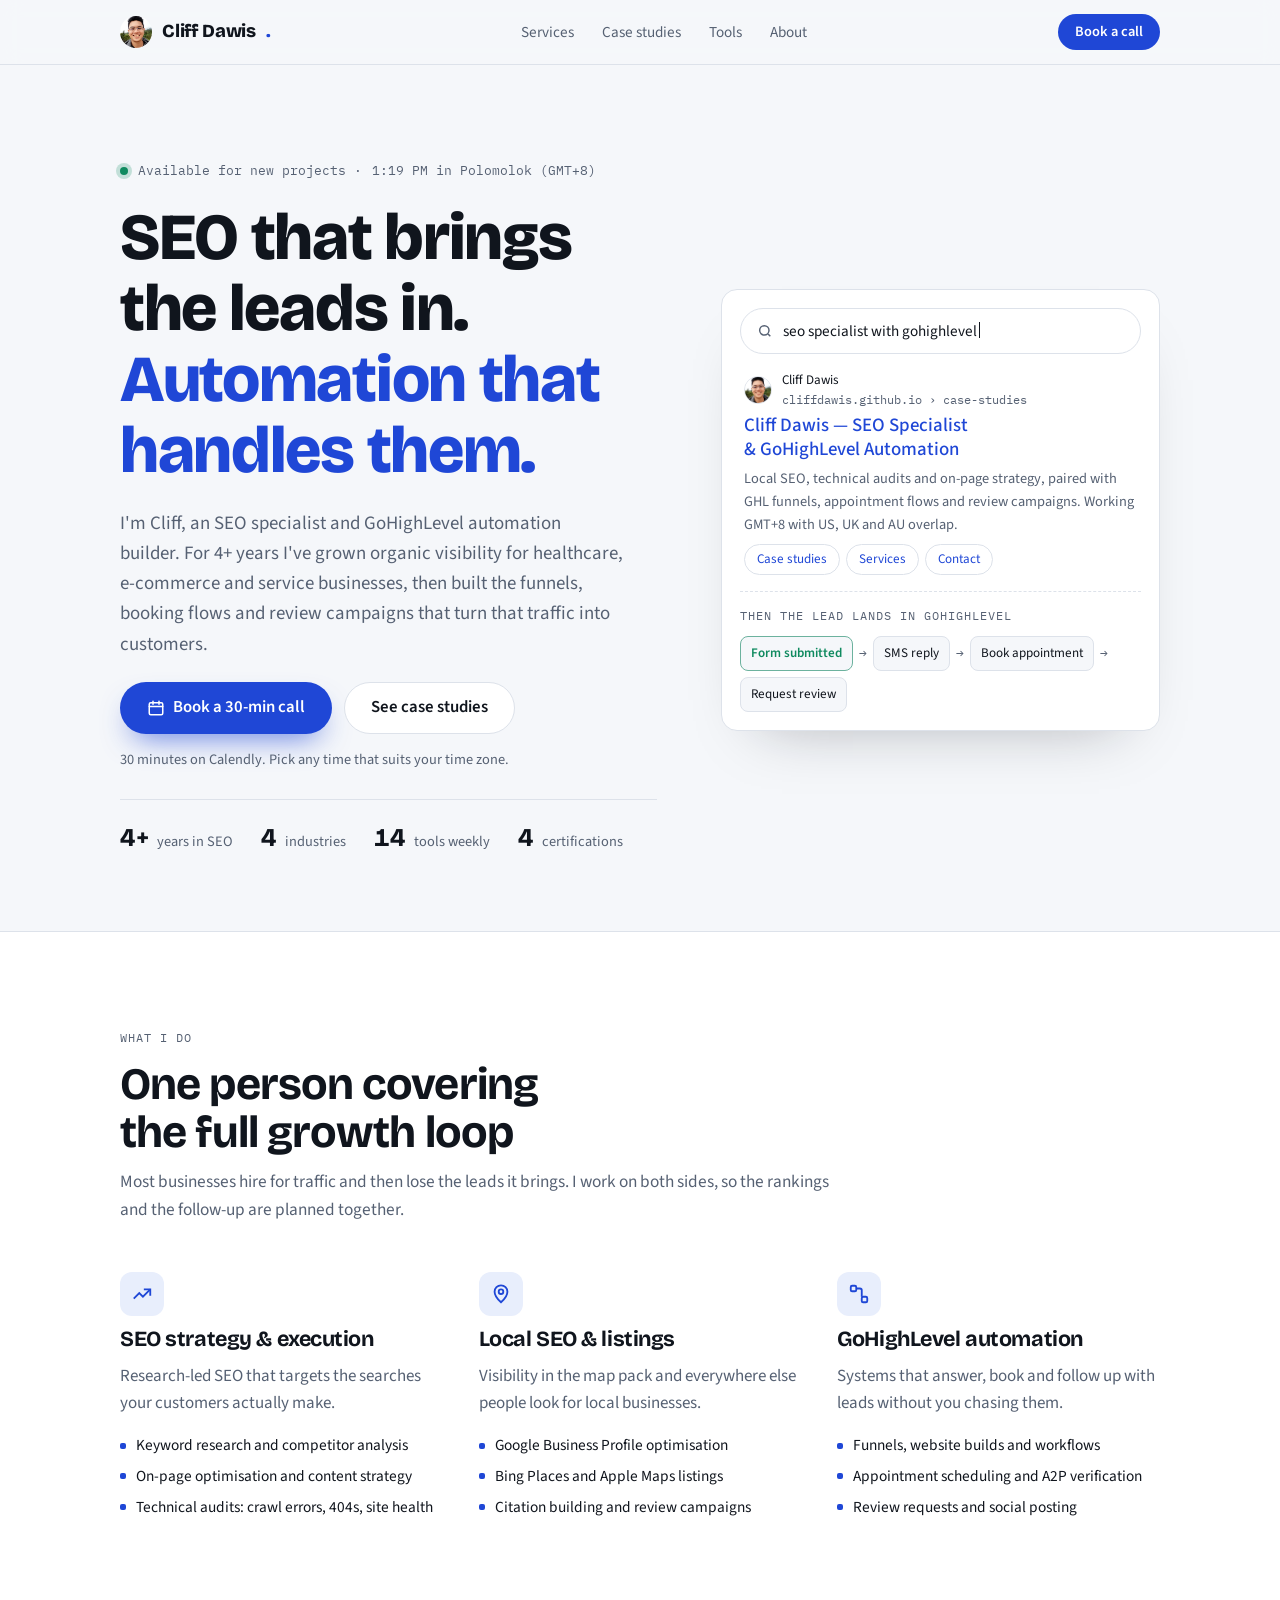
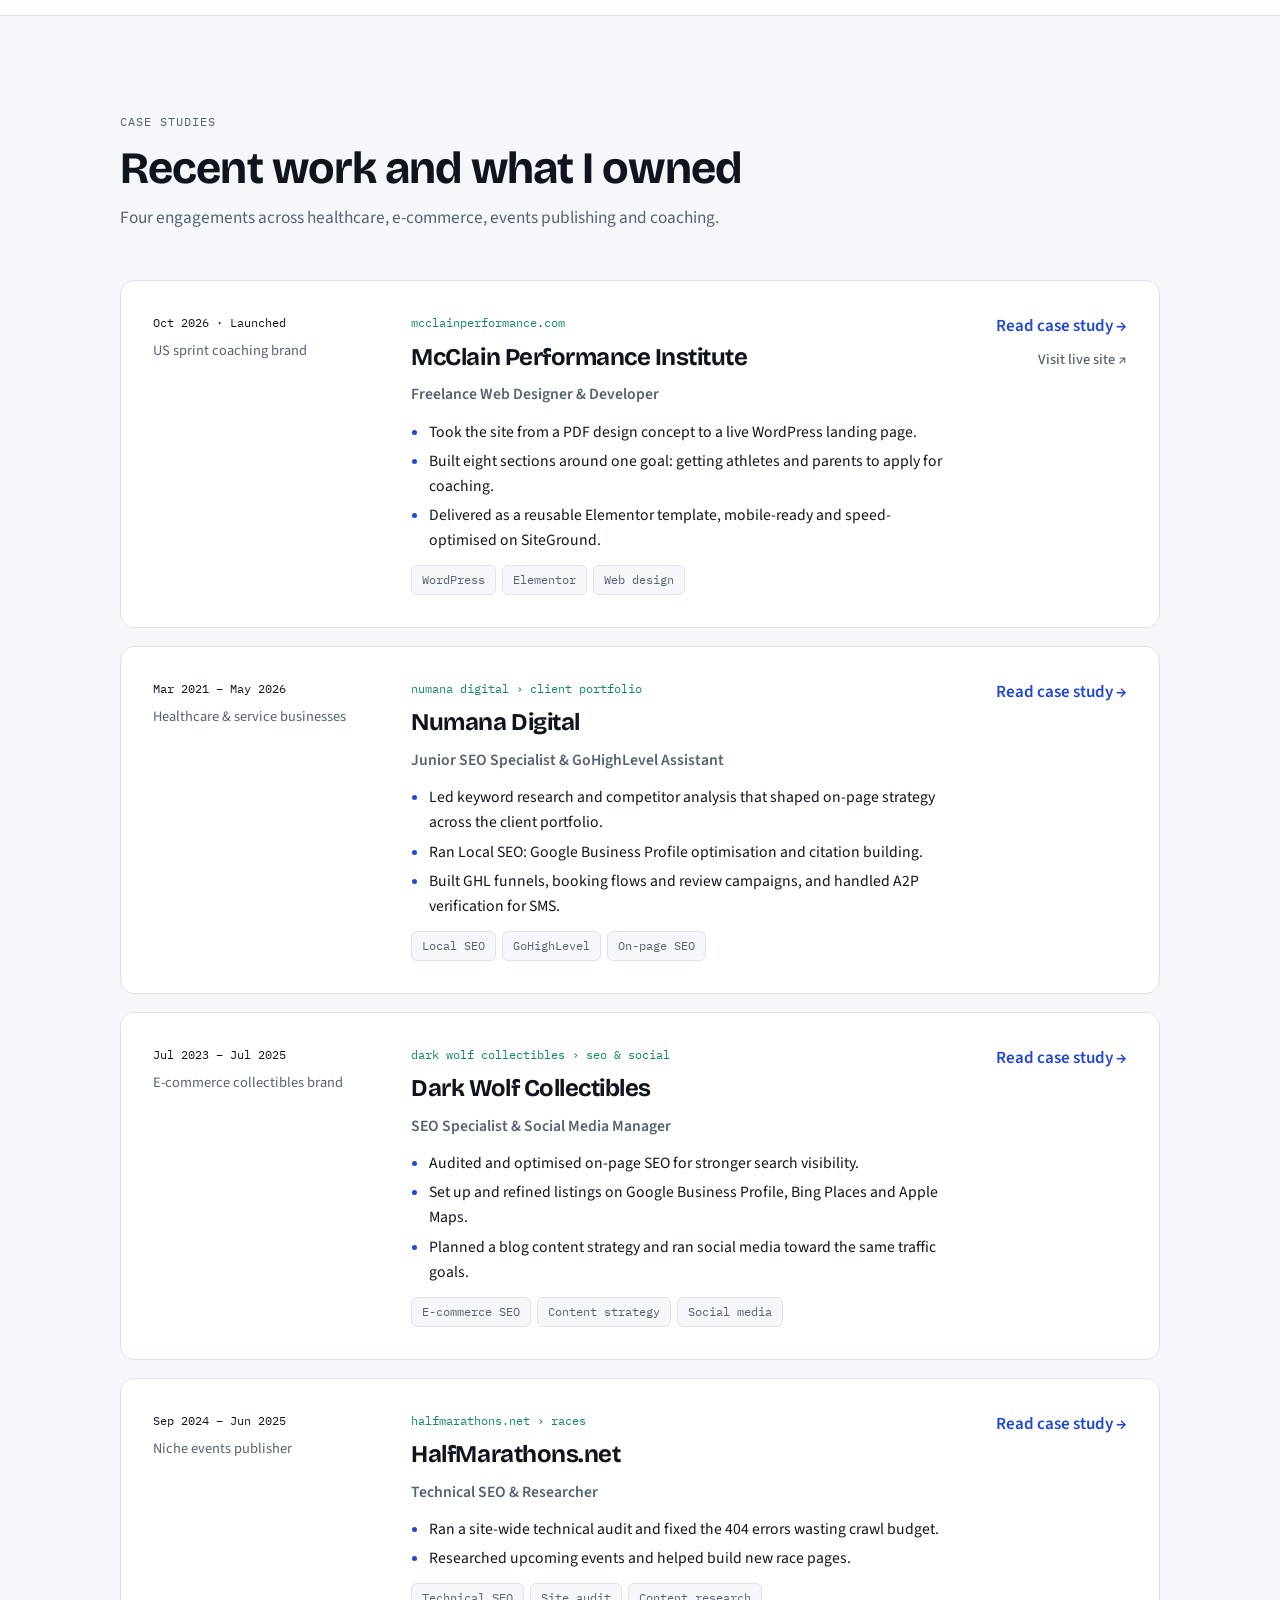
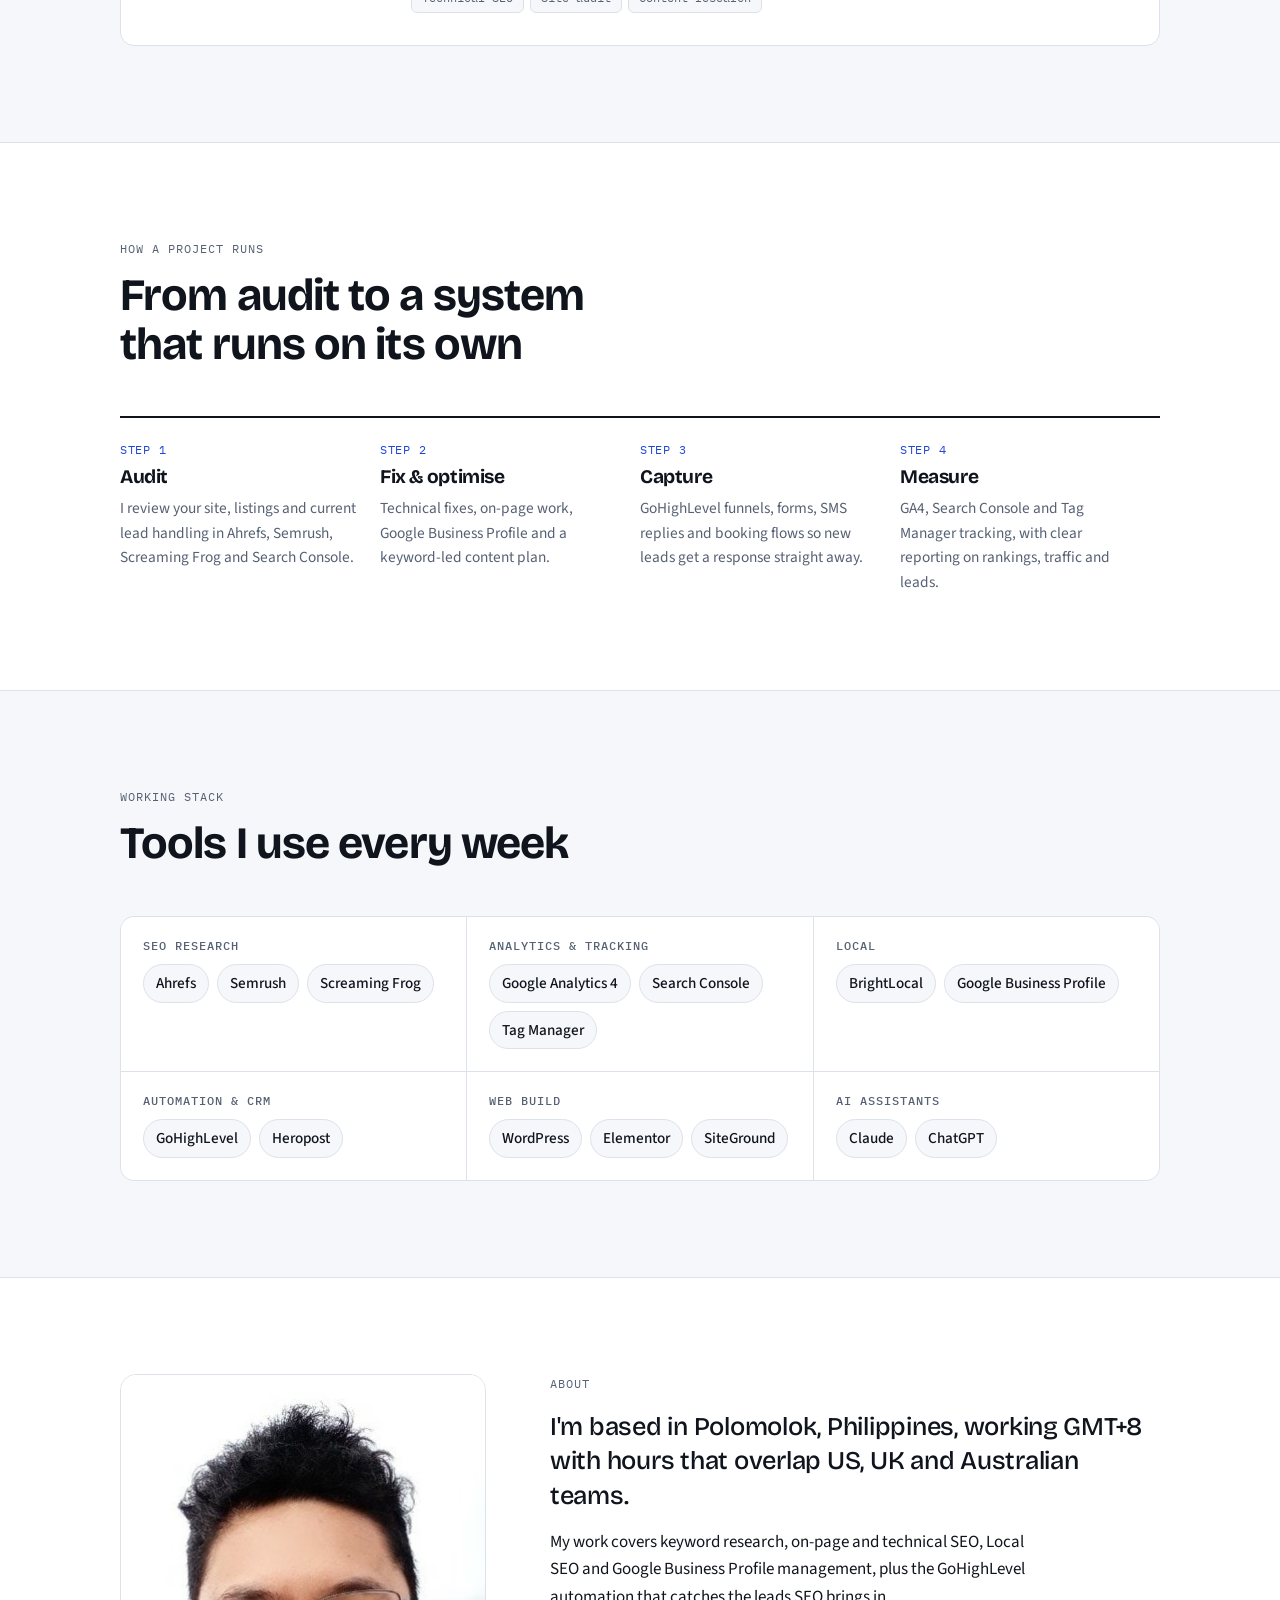
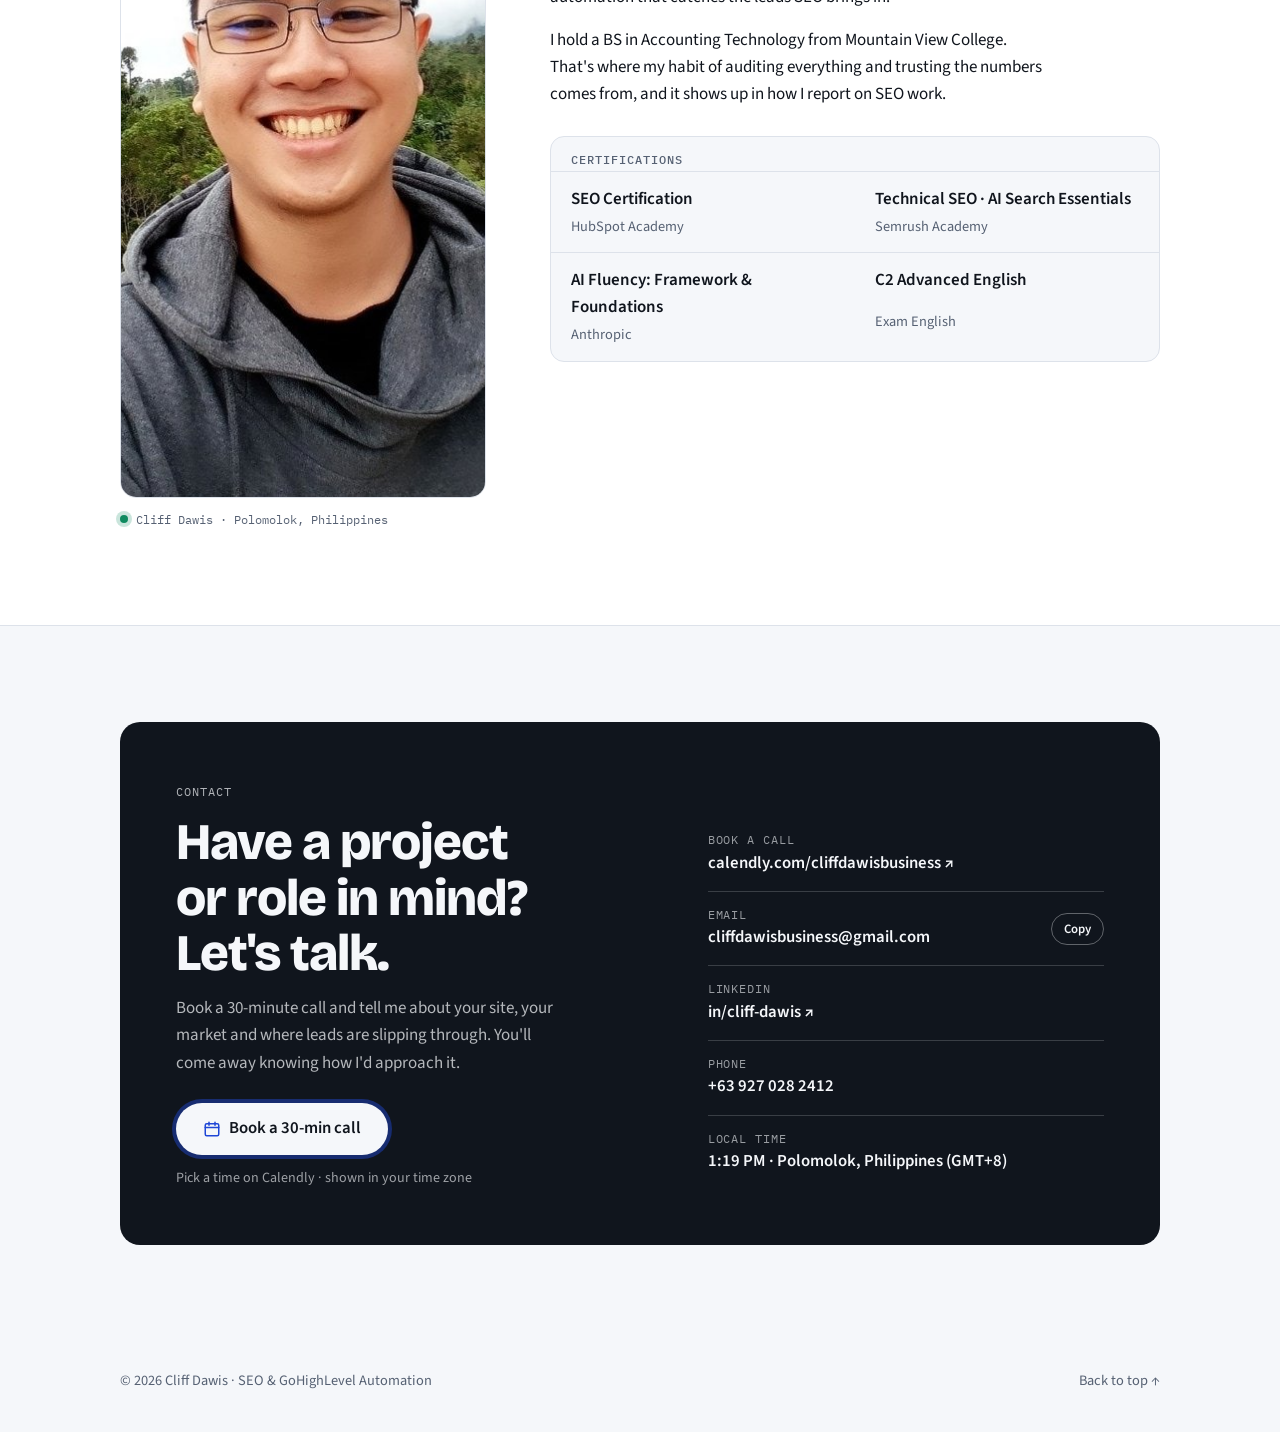
==== commit 4e50a21c: "Update LinkedIn links to linkedin.com/in/cliffdawis Co-Authored-By: Claude Opus 5.5 <noreply@anthrop" ====
--- a/index.html
+++ b/index.html
@@ -12,7 +12,7 @@
 <meta property="og:url" content="https://cliffdawis.github.io/">
 <meta property="og:image" content="https://cliffdawis.github.io/assets/cliff-dawis.jpg">
 <meta name="twitter:card" content="summary">
-<script type="application/ld+json">{"@context":"https://schema.org","@type":"Person","name":"Cliff Dawis","jobTitle":"SEO Specialist & GoHighLevel Automation","url":"https://cliffdawis.github.io/","image":"https://cliffdawis.github.io/assets/cliff-dawis.jpg","email":"mailto:cliffdawisbusiness@gmail.com","address":{"@type":"PostalAddress","addressLocality":"Polomolok","addressCountry":"PH"},"sameAs":["https://www.linkedin.com/in/cliff-dawis-8b24831b6/"]}</script>
+<script type="application/ld+json">{"@context":"https://schema.org","@type":"Person","name":"Cliff Dawis","jobTitle":"SEO Specialist & GoHighLevel Automation","url":"https://cliffdawis.github.io/","image":"https://cliffdawis.github.io/assets/cliff-dawis.jpg","email":"mailto:cliffdawisbusiness@gmail.com","address":{"@type":"PostalAddress","addressLocality":"Polomolok","addressCountry":"PH"},"sameAs":["https://www.linkedin.com/in/cliffdawis/"]}</script>
 <link rel="preconnect" href="https://fonts.googleapis.com">
 <link rel="preconnect" href="https://fonts.gstatic.com" crossorigin>
 <link rel="stylesheet" href="https://fonts.googleapis.com/css2?family=Bricolage+Grotesque:opsz,wght@12..96,500;12..96,700;12..96,800&family=Source+Sans+3:wght@400;500;600&family=IBM+Plex+Mono:wght@400;500&display=swap">
@@ -262,7 +262,7 @@
         <div class="contact-list">
           <div class="cl"><div><small>Book a call</small><a href="https://calendly.com/cliffdawisbusiness/30min" target="_blank" rel="noopener">calendly.com/cliffdawisbusiness ↗</a></div></div>
           <div class="cl"><div><small>Email</small><a href="mailto:cliffdawisbusiness@gmail.com" id="email">cliffdawisbusiness@gmail.com</a></div><button class="copy" type="button" id="copyEmail">Copy</button></div>
-          <div class="cl"><div><small>LinkedIn</small><a href="https://www.linkedin.com/in/cliff-dawis-8b24831b6/" target="_blank" rel="noopener">in/cliff-dawis ↗</a></div></div>
+          <div class="cl"><div><small>LinkedIn</small><a href="https://www.linkedin.com/in/cliffdawis/" target="_blank" rel="noopener">in/cliff-dawis ↗</a></div></div>
           <div class="cl"><div><small>Phone</small><span class="v">+63 927 028 2412</span></div></div>
           <div class="cl"><div><small>Local time</small><span class="v" data-localtime="long">Polomolok, Philippines · GMT+8</span></div></div>
         </div>
--- a/assets/site.css
+++ b/assets/site.css
@@ -222,3 +222,14 @@
 footer .wrap{display:flex;justify-content:space-between;flex-wrap:wrap;gap:12px}
 footer a{text-decoration:none}
 footer a:hover{color:var(--ink)}
+
+/* Booking CTA (Calendly) */
+.btn svg{flex:none}
+.btn-lg{padding:16px 26px;font-size:1.05rem}
+.btn-primary.btn-lg{box-shadow:0 14px 30px -12px color-mix(in srgb,var(--accent) 75%,transparent)}
+.cta-note{font-size:.9rem;color:var(--muted);margin-top:-8px}
+.book{display:flex;flex-wrap:wrap;align-items:center;gap:12px 16px;margin-top:26px}
+.book small{font-size:.88rem;color:color-mix(in srgb,var(--bg) 62%,var(--ink))}
+.btn-book{background:var(--bg);color:var(--ink);box-shadow:0 0 0 4px color-mix(in srgb,var(--accent) 45%,transparent)}
+.btn-book svg{color:var(--accent)}
+.btn-book:hover{box-shadow:0 0 0 6px color-mix(in srgb,var(--accent) 55%,transparent)}
